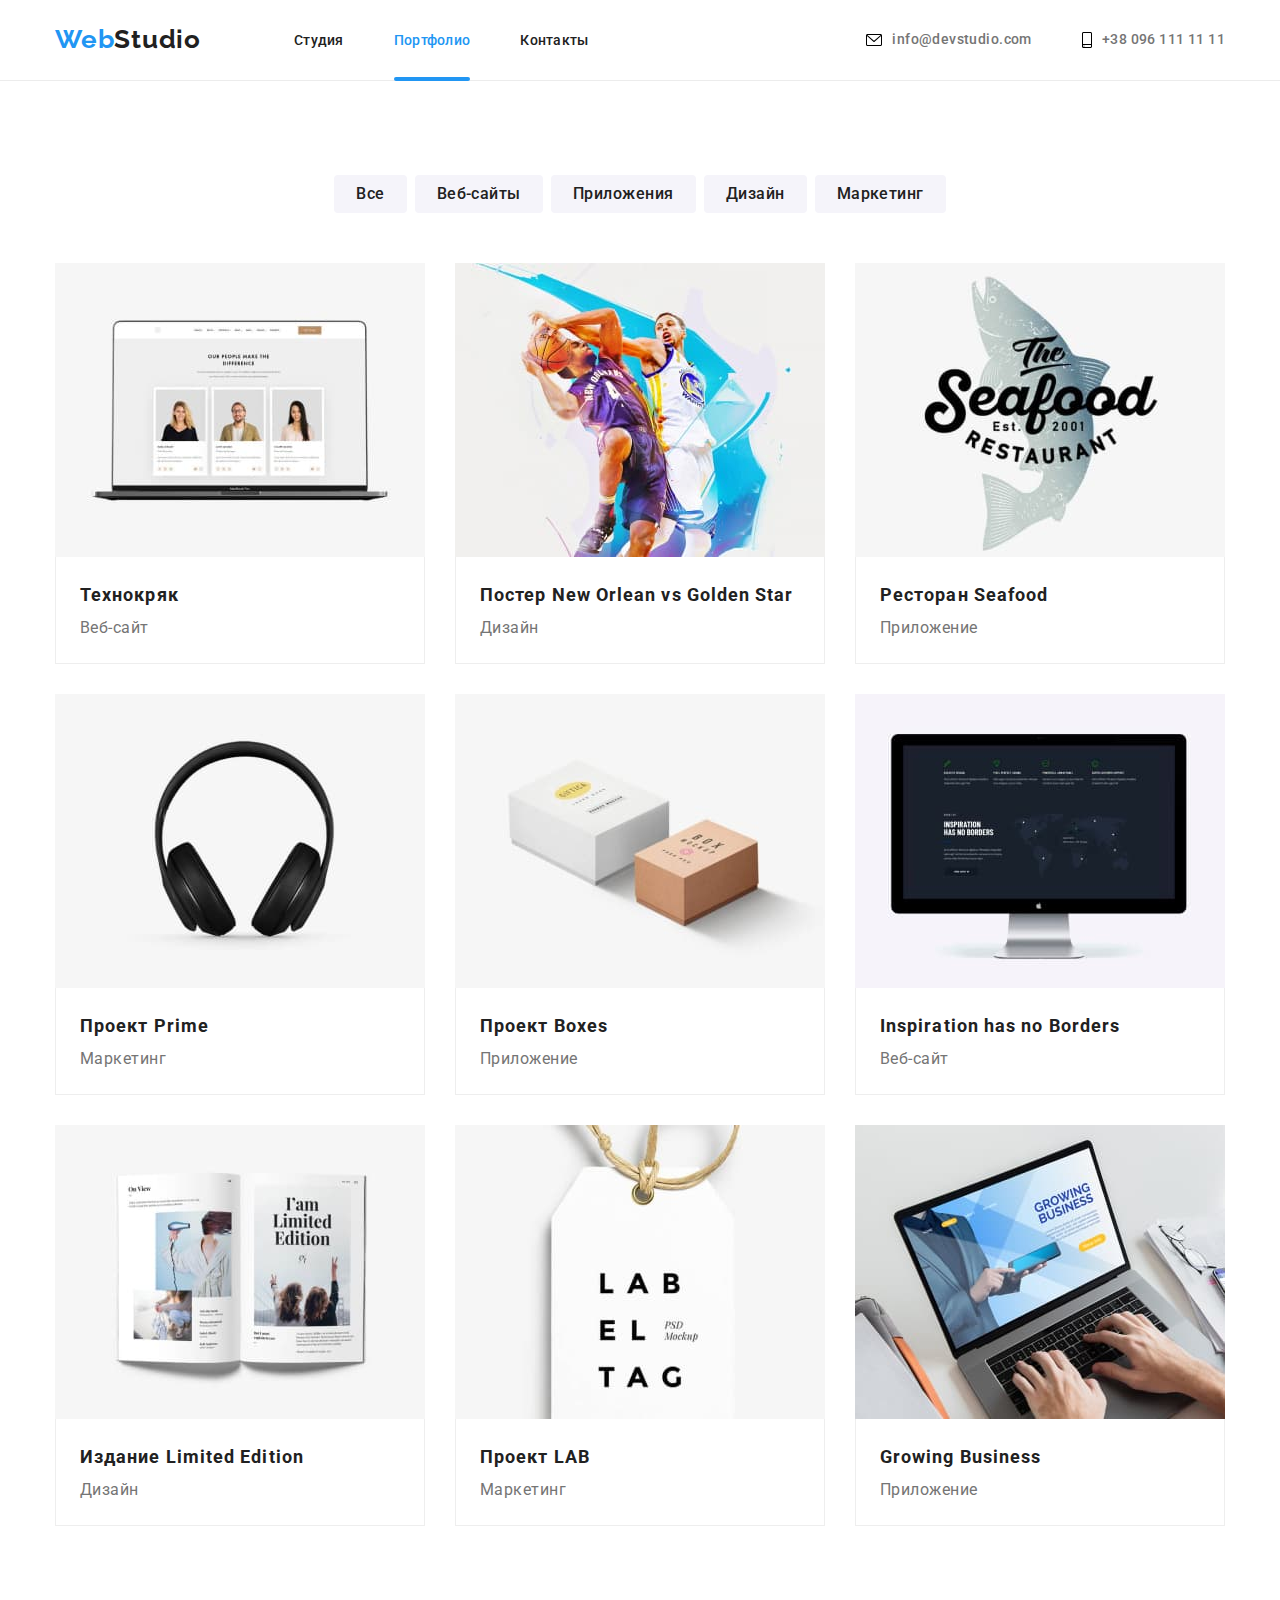
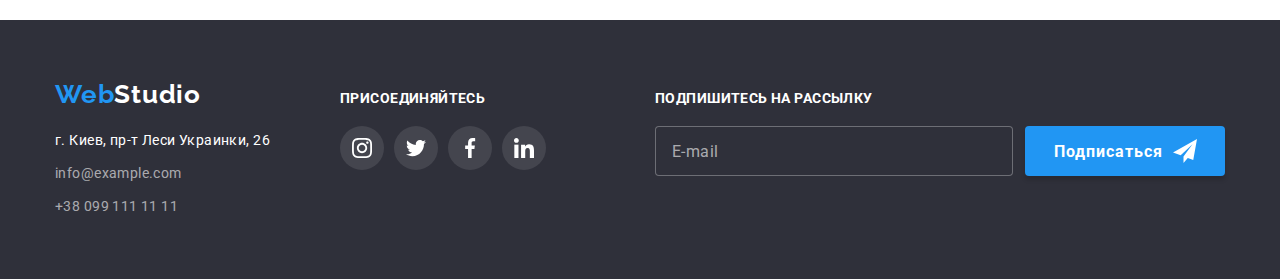
==== portfolio.html @ 94e35ec6 "добавляет scss и бем" ====
<!DOCTYPE html>
<html lang="ru">
  <head>
    <meta charset="UTF-8" />
    <meta http-equiv="X-UA-Compatible" content="IE=edge" />
    <meta name="viewport" content="width=device-width, initial-scale=1.0" />
    <title>Web Studio</title>
    <link rel="preconnect" href="https://fonts.gstatic.com" />
    <link
      href="https://fonts.googleapis.com/css2?family=Raleway:wght@700&family=Roboto:wght@400;500;700;900&display=swap"
      rel="stylesheet"
    />
    <!-- <link
      rel="stylesheet"
      href="https://cdnjs.cloudflare.com/ajax/libs/modern-normalize/1.1.0/modern-normalize.min.css"
    />
    <link rel="stylesheet" href="./css/styles.css" /> -->
    <link rel="stylesheet" href="./css/main.min.css" />
  </head>
  <body>
    <!-- =========== section header ============== -->
    <header class="section-header">
      <div class="conteiner section-header__conteiner">
        <a href="index.html" class="logo"
          ><span class="logo--blue">Web</span>Studio</a
        >
        <!--================ navigation ============== -->
        <nav class="menu">
          <ul class="list menu__list">
            <li class="menu__item">
              <a href="index.html" class="link menu__link">Студия</a>
            </li>

            <li class="menu__item">
              <a
                href="./portfolio.html"
                class="link menu__link menu__link--current"
                >Портфолио</a
              >
            </li>

            <li class="menu__item">
              <a href="" class="link menu__link">Контакты</a>
            </li>
          </ul>
        </nav>
        <ul class="list section-header__contacts">
          <li class="section-header__item">
            <a
              href="mailto:info@devstudio.com"
              class="link section-header__link"
            >
              <svg class="section-header__icon" width="16" height="12">
                <use href="./images/icons/sprite.svg#icon-envelope1"></use>
              </svg>
              info@devstudio.com</a
            >
          </li>

          <li class="header-contcts-item">
            <a href="tel:+380961111111" class="link section-header__link">
              <svg class="section-header__icon" width="10" height="16">
                <use href="./images/icons/sprite.svg#icon-smartphone"></use>
              </svg>
              +38 096 111 11 11</a
            >
          </li>
        </ul>
      </div>
    </header>
    <!-- =========== end section header ============== -->
    <main>
      <!--=============== section portfolio =================-->
      <section class="section">
        <div class="conteiner">
          <h1 class="visually-hidden">portfolio</h1>
          <ul class="list filter">
            <li class="filter__item">
              <button type="button" class="filter__btn">Все</button>
            </li>
            <li class="filter__item">
              <button type="button" class="filter__btn">Веб-сайты</button>
            </li>
            <li class="filter__item">
              <button type="button" class="filter__btn">Приложения</button>
            </li>
            <li class="filter__item">
              <button type="button" class="filter__btn">Дизайн</button>
            </li>
            <li class="filter__item">
              <button type="button" class="filter__btn">Маркетинг</button>
            </li>
          </ul>

          <ul class="list card__list">
            <li class="card__item">
              <a class="card__link" href=""
                ><div class="card__thumb">
                  <img
                    src="./images/portfolio/img.jpg"
                    alt="example site layout"
                    width="370"
                    height="294"
                  />
                  <p class="card__overlay">
                    Технокряк это современная площадка распространения
                    коронавируса. Компании используют эту платформу для
                    цифрового шпионажа и атак на защищённые сервера конкурентов.
                  </p>
                </div>
              </a>

              <div class="card__box">
                <h2 class="card__title">Технокряк</h2>
                <p class="card__descrip">Веб-сайт</p>
              </div>
            </li>
            <li class="card__item">
              <a class="card__link" href="">
                <div class="card__thumb">
                  <img
                    src="./images/portfolio/img-1.jpg"
                    alt="two men playing basketball"
                    width="370"
                    height="294"
                  />
                  <p class="card__overlay">
                    Технокряк это современная площадка распространения
                    коронавируса. Компании используют эту платформу для
                    цифрового шпионажа и атак на защищённые сервера конкурентов.
                  </p>
                </div>
              </a>

              <div class="card__box">
                <h2 class="card__title">Постер New Orlean vs Golden Star</h2>
                <p class="card__descrip">Дизайн</p>
              </div>
            </li>
            <li class="card__item">
              <a class="card__link" href=""
                ><div class="card__thumb">
                  <img
                    src="./images/portfolio/img-2.jpg"
                    alt="fish on the company logo"
                    width="370"
                    height="294"
                  />
                  <p class="card__overlay">
                    Технокряк это современная площадка распространения
                    коронавируса. Компании используют эту платформу для
                    цифрового шпионажа и атак на защищённые сервера конкурентов.
                  </p>
                </div>
              </a>
              <div class="card__box">
                <h2 class="card__title">Ресторан Seafood</h2>
                <p class="card__descrip">Приложение</p>
              </div>
            </li>
            <li class="card__item">
              <a class="card__link" href=""
                ><div class="card__thumb">
                  <img
                    src="./images/portfolio/img-3.jpg"
                    alt="black"
                    width="370"
                    height="294"
                  />
                  <p class="card__overlay">
                    Технокряк это современная площадка распространения
                    коронавируса. Компании используют эту платформу для
                    цифрового шпионажа и атак на защищённые сервера конкурентов.
                  </p>
                </div>
              </a>
              <div class="card__box">
                <h2 class="card__title">Проект Prime</h2>
                <p class="card__descrip">Маркетинг</p>
              </div>
            </li>
            <li class="card__item">
              <a class="card__link" href=""
                ><div class="card__thumb">
                  <img
                    src="./images/portfolio/img-4.jpg"
                    alt="two boxes, white and pink"
                    width="370"
                    height="294"
                  />
                  <p class="card__overlay">
                    Технокряк это современная площадка распространения
                    коронавируса. Компании используют эту платформу для
                    цифрового шпионажа и атак на защищённые сервера конкурентов.
                  </p>
                </div>
              </a>

              <div class="card__box">
                <h2 class="card__title">Проект Boxes</h2>
                <p class="card__descrip">Приложение</p>
              </div>
            </li>
            <li class="card__item">
              <a class="card__link" href=""
                ><div class="card__thumb">
                  <img
                    src="./images/portfolio/img-5.jpg"
                    alt="site page on the monitor"
                    width="370"
                    height="294"
                  />
                  <p class="card__overlay">
                    Технокряк это современная площадка распространения
                    коронавируса. Компании используют эту платформу для
                    цифрового шпионажа и атак на защищённые сервера конкурентов.
                  </p>
                </div>
              </a>

              <div class="card__box">
                <h2 class="card__title">Inspiration has no Borders</h2>
                <p class="card__descrip">Веб-сайт</p>
              </div>
            </li>
            <li class="card__item">
              <a class="card__link" href=""
                ><div class="card__thumb">
                  <img
                    src="./images/portfolio/img-6.jpg"
                    alt="book with title I am a limited edition"
                    width="370"
                    height="294"
                  />
                  <p class="card__overlay">
                    Технокряк это современная площадка распространения
                    коронавируса. Компании используют эту платформу для
                    цифрового шпионажа и атак на защищённые сервера конкурентов.
                  </p>
                </div>
              </a>

              <div class="card__box">
                <h2 class="card__title">Издание Limited Edition</h2>
                <p class="card__descrip">Дизайн</p>
              </div>
            </li>
            <li class="card__item">
              <a class="card__link" href=""
                ><div class="card__thumb">
                  <img
                    src="./images/portfolio/img-7.jpg"
                    alt="label with the name label tag"
                    width="370"
                    height="294"
                  />
                  <p class="card__overlay">
                    Технокряк это современная площадка распространения
                    коронавируса. Компании используют эту платформу для
                    цифрового шпионажа и атак на защищённые сервера конкурентов.
                  </p>
                </div>
              </a>

              <div class="card__box">
                <h2 class="card__title">Проект LAB</h2>
                <p class="card__descrip">Маркетинг</p>
              </div>
            </li>
            <li class="card__item">
              <a class="card__link" href=""
                ><div class="card__thumb">
                  <img
                    src="./images/portfolio/img-8.jpg"
                    alt="man typing on laptop"
                    width="370"
                    height="294"
                  />
                  <p class="card__overlay">
                    Технокряк это современная площадка распространения
                    коронавируса. Компании используют эту платформу для
                    цифрового шпионажа и атак на защищённые сервера конкурентов.
                  </p>
                </div>
              </a>
              <div class="card__box">
                <h2 class="card__title">Growing Business</h2>
                <p class="card__descrip">Приложение</p>
              </div>
            </li>
          </ul>
        </div>
      </section>
    </main>

    <!--=============== footer ======================-->

    <footer class="footer">
      <h2 class="visually-hidden">address</h2>
      <div class="conteiner footer__conteiner">
        <div class="footer__box">
          <a href="index.html" class="logo footer__logo"
            ><span class="logo--blue">Web</span
            ><span class="logo--white">Studio</span></a
          >
          <!--============ address ======================= -->
          <address class="address">
            <ul class="list">
              <li class="address__item">
                <a
                  class="link address__link--map"
                  href="https://goo.gl/maps/fbzE28KHbHKd9AAWA"
                  target="_blank"
                  rel="noopener norefferer"
                  >г. Киев, пр-т Леси Украинки, 26</a
                >
              </li>
              <li class="address__item">
                <a href="mailto:info@example.com" class="link address__link"
                  >info@example.com</a
                >
              </li>
              <li>
                <a href="tel:+380991111111" class="link address__link"
                  >+38 099 111 11 11</a
                >
              </li>
            </ul>
          </address>
        </div>

        <div class="social-box">
          <b class="footer__subtitle">присоединяйтесь</b>
          <ul class="list social-list">
            <li class="social-list__item">
              <a href="" class="social-list__link social-list__link--footer">
                <svg class="social-list__icon">
                  <use href="./images/icons/sprite.svg#icon-instagram"></use>
                </svg>
              </a>
            </li>
            <li class="social-list__item">
              <a href="" class="social-list__link social-list__link--footer">
                <svg class="social-list__icon">
                  <use href="./images/icons/sprite.svg#icon-twitter"></use>
                </svg>
              </a>
            </li>
            <li class="social-list__item">
              <a href="" class="social-list__link social-list__link--footer">
                <svg class="social-list__icon">
                  <use href="./images/icons/sprite.svg#icon-facebook"></use>
                </svg>
              </a>
            </li>
            <li class="social-list__item">
              <a href="" class="social-list__link social-list__link--footer">
                <svg class="social-list__icon">
                  <use href="./images/icons/sprite.svg#icon-linkedin"></use>
                </svg>
              </a>
            </li>
          </ul>
        </div>

        <div class="footer__form-box">
          <b class="footer__subtitle">Подпишитесь на рассылку</b>
          <form action="#" class="footer__form">
            <label class="footer__label"
              ><input
                type="email"
                name="mail"
                class="footer__input"
                placeholder="E-mail"
            /></label>

            <button type="submit" class="footer__btn">
              Подписаться
              <svg class="footer__icon">
                <use href="./images/icons/sprite.svg#icon-plane"></use>
              </svg>
            </button>
          </form>
        </div>
      </div>
    </footer>
  </body>
</html>
---- css/styles.css ----
:root {
  --brand-color: #2196f3;
  --hover-bnt: #188ce8;
  --color-main: #212121;
  --color-grey: #757575;
  --color-wight: #ffffff;
  --font-main: "roboto";
  --font-logo: "raleway";
  --bgc: #2f303a;
  --bgc-lighter: #f5f4fa;
  --link-address: rgba(255, 255, 255, 0.6);
}

h1,
h2,
h3,
h4,
h5,
h6,
p {
  margin-top: 0;
  margin-bottom: 0;
}

ul,
ol {
  margin-top: 0;
  margin-bottom: 0;
  padding-left: 0;
}

img {
  display: block;
}

.list {
  list-style: none;
}
.link {
  text-decoration: none;
}

/*================= body ================*/

body {
  font-family: var(--font-main), sans-serif;
  color: var(--color-main);
  background-color: var(--color-wight);
}

/*================= end body ================*/
/* ================components========== */
.conteiner {
  width: 1200px;
  margin-left: auto;
  margin-right: auto;
  padding-left: 15px;
  padding-right: 15px;
}

.section {
  padding-top: 94px;
  padding-bottom: 94px;
}

.section__title {
  text-align: center;
  font-size: 36px;
  line-height: 42px;
  letter-spacing: 0.03em;
  color: var(--color-main);
  margin-bottom: 50px;
}

.visually-hidden {
  position: absolute;
  width: 1px;
  height: 1px;
  margin: -1px;
  border: 0;
  padding: 0;
  clip: rect(0 0 0 0);
  overflow: hidden;
}
/* ================end components========== */

/*========= section header ============== */

.section-header {
  padding-top: 25px;
  padding-bottom: 25px;
  border-bottom: 1px solid #ececec;
}

.section-header__conteiner {
  display: flex;
  align-items: center;
}

.logo {
  font-family: var(--font-logo), sans-serif;
  font-weight: 700;
  color: var(--color-main);
  text-decoration: none;
  margin-right: 93px;
  font-size: 26px;
  letter-spacing: 0.03em;
}
.logo--blue {
  color: var(--brand-color);
}
.logo--white {
  color: var(--color-wight);
}

/*========= end section header ============== */

/*================ navigation ==============*/

.menu__list {
  display: flex;
  align-items: center;
}

.menu__item:not(:last-child) {
  margin-right: 50px;
}

.menu__link {
  color: var(--color-main);
  font-size: 14px;
  font-weight: 500;
  line-height: 1.14;
  letter-spacing: 0.02em;

  transition: color 250ms cubic-bezier(0.4, 0, 0.2, 1);
}
.menu__link:hover,
.menu__link:focus {
  color: var(--brand-color);
}
.menu__link.menu__link--current {
  color: var(--brand-color);
}
.menu__item {
  position: relative;
}
.menu__link--current::after {
  content: "";
  display: block;
  position: absolute;

  width: 100%;
  height: 4px;
  background-color: var(--brand-color);
  left: 0;
  top: 46px;
  border-radius: 2px;
}
/*============ end navigation ==============*/

/*=============== header contacts ===========*/

.section-header__contacts {
  display: flex;
  margin-left: auto;
}

.section-header__item:not(:last-child) {
  margin-right: 50px;
}

.section-header__link {
  font-size: 14px;
  font-weight: 500;
  line-height: 1.71;
  letter-spacing: 0.03em;
  color: var(--color-grey);
  display: inline-flex;
  align-items: center;

  transition-property: color;
  transition-duration: 250ms;
  transition-timing-function: cubic-bezier(0.4, 0, 0.2, 1);
}
.section-header__link:hover,
.section-header__link:focus {
  color: var(--brand-color);
}

/*================ вариант 1 =========== */
/* .section-header__icon {
  fill: var(--color-grey);
  margin-right: 10px;
}
.section-header__link:hover .section-header__icon,
.section-header__link:focus .section-header__icon {
  fill: var(--brand-color);
} */

/*================ вариант 2 =========== */
.section-header__icon {
  margin-right: 10px;
  fill: currentColor;
}

/*================ end header contacts =========*/

/*-================= section Hero ============ */
.section-hero {
  text-align: center;
  padding-top: 200px;
  padding-bottom: 200px;
  max-width: 1600px;
  margin: 0px auto;
  background-image: linear-gradient(
      rgba(47, 48, 58, 0.4),
      rgba(47, 48, 58, 0.4)
    ),
    url(../images/bg-hero.jpg);
  background-color: #c4c4c4;
}

.section-hero__conteiner {
  width: 696px;
  margin-left: auto;
  margin-right: auto;
}

.section-hero__title {
  font-weight: 900;
  font-size: 44px;
  line-height: 1.36;
  letter-spacing: 0.06em;
  text-transform: uppercase;
  color: var(--color-wight);
  margin-bottom: 30px;
}
.modal-btn {
  background: #188ce8;
  box-shadow: 0px 4px 4px rgba(0, 0, 0, 0.15);
  border-radius: 4px;
  padding: 10px 32px;
  border: none;

  font-weight: bold;
  font-size: 16px;
  line-height: 1.87;
  cursor: pointer;
  letter-spacing: 0.06em;

  color: var(--color-wight);
  background-color: var(--brand-color);

  transition-property: background-color;
  transition-duration: 250ms;
  transition-timing-function: cubic-bezier(0.4, 0, 0.2, 1);
}
.modal-btn:focus,
.modal-btn:hover {
  background-color: var(--hover-bnt);
}
/*-=========== end section Hero ========== */

/* ==== section features company ===== */

.features {
  padding-bottom: 0;
}

.features__icon {
  width: 70px;
  height: 70px;
  /* display: block; */
}

.features__box {
  display: flex;
  justify-content: center;
  align-items: center;

  margin-bottom: 30px;
  width: 270px;
  height: 120px;
  background-color: var(--bgc-lighter);
  border-radius: 4px;
}

.features__list {
  display: flex;
  margin-top: -30px;
  margin-left: -30px;
}

.features__item {
  margin-top: 30px;
  margin-left: 30px;
  flex-basis: calc(100% / 3 - 30px);
}

.features__title {
  font-size: 14px;
  line-height: 1.14;
  letter-spacing: 0.03em;
  text-transform: uppercase;
  color: var(--color-main);
  margin-bottom: 10px;
}
.features__description {
  font-size: 14px;
  line-height: 1.71;
  letter-spacing: 0.03em;
  color: var(--color-grey);
}
/* ====== end section features company ===== */

/*========== section our doing =============*/

.doing__list {
  display: flex;
  /* justify-content: space-between; */
  margin-left: -30px;
  margin-top: -30px;
}

.doing__item {
  margin-left: 30px;
  margin-top: 30px;
  flex-basis: calc(100% / 3 - 30px);
}

.thumb-card {
  position: relative;
}

.thumb-card__overlay {
  display: flex;
  position: absolute;
  left: 0;
  bottom: 0;

  width: 100%;
  height: 70px;

  background-color: rgba(47, 48, 58, 0.8);

  padding: 27px;
  justify-content: center;
  font-size: 14px;
  font-weight: bold;
  line-height: 1.14;
  letter-spacing: 0.03em;
  text-transform: uppercase;
  color: var(--color-wight);
}

.doing__conteiner {
  padding-top: 0;
}

/*========== end section our doing =============*/

/*============= section our team ==============*/
.team {
  background-color: var(--bgc-lighter);
}

.team__list {
  display: flex;
  margin-top: -30px;
  margin-left: -30px;
}

.team__item {
  margin-top: 30px;
  margin-left: 30px;
  flex-basis: calc(100% / 3 - 30px);
  box-shadow: 0px 1px 3px rgba(0, 0, 0, 0.12), 0px 1px 1px rgba(0, 0, 0, 0.14),
    0px 2px 1px rgba(0, 0, 0, 0.2);
  border-radius: 0px 0px 4px 4px;
}

.social-list {
  display: flex;
  justify-content: space-between;

  margin-top: 16px;
}

.social-list__item {
  width: 44px;
  height: 44px;
}

.social-list__link {
  display: flex;
  justify-content: center;
  align-items: center;
  border-radius: 50%;
  width: 100%;
  height: 100%;

  color: rgb(177, 184, 175);

  transition: background-color 250ms cubic-bezier(0.4, 0, 0.2, 1),
    color 250ms cubic-bezier(0.4, 0, 0.2, 1);
}

.social-list__link:hover,
.social-list__link:focus {
  color: var(--color-wight);
  background-color: var(--brand-color);
}

.social-list__icon {
  width: 20px;
  height: 20px;
  fill: currentColor;
}

.team__box {
  padding-top: 30px;
  padding-bottom: 30px;
  padding-left: 32px;
  padding-right: 32px;

  background: var(--color-wight);
}

.team__members {
  font-weight: 500;
  font-size: 16px;
  line-height: 1.18;
  text-align: center;
  letter-spacing: 0.03em;
  color: var(--color-main);

  margin-bottom: 10px;
}
.team__description {
  font-size: 16px;
  line-height: 1.18;
  text-align: center;
  letter-spacing: 0.03em;
  color: var(--color-grey);
}
/*============ end section our team ==============*/

/* -- ===========Постоянные клиенты=========  */

.clients__list {
  display: flex;
  justify-content: space-between;
  align-items: center;

  margin-top: 50px;
}

.clients__item {
  display: flex;
  width: 170px;
  height: 92px;
}

.clients__link {
  display: flex;
  justify-content: center;
  align-items: center;
  width: 100%;
  height: 100%;

  color: #afb1b8;
  border: 1px solid #afb1b8;
  border-radius: 4px;

  transition: color 250ms cubic-bezier(0.4, 0, 0.2, 1),
    border-color 250ms cubic-bezier(0.4, 0, 0.2, 1);
}

.clients__link:hover,
.clients__link:focus {
  color: var(--brand-color);
  border-color: var(--brand-color);
}

.clients__icon {
  fill: currentColor;
}

/* -- =========== end Постоянные клиенты =========  */

/* ============== footer ============= */
.footer {
  background-color: var(--bgc);
  padding-top: 60px;
  padding-bottom: 60px;
}

.footer__logo {
  display: inline-block;
  margin-bottom: 20px;
  margin-right: auto;
}

/* <!--========= address ============ --> */
.address {
  font-style: normal;
}

.address__item {
  margin-bottom: 9px;
}

.address__link {
  font-size: 14px;
  line-height: 1.71;
  letter-spacing: 0.03em;
  color: var(--link-address);

  transition: color 250ms cubic-bezier(0.4, 0, 0.2, 1);
}

.address__link--map {
  font-size: 14px;
  line-height: 1.71;
  letter-spacing: 0.03em;
  color: var(--color-wight);

  transition: color 250ms cubic-bezier(0.4, 0, 0.2, 1);
}
.address__link--map:hover,
.address__link--map:focus,
.address__link:hover,
.address__link:focus {
  color: var(--bgc-lighter);
}

.footer__conteiner {
  display: flex;
  align-items: baseline;
}

.social-box {
  display: block;
  /* align-items: baseline; */
  width: 206px;
  height: 80px;
  margin-left: 70px;
}
.footer__subtitle {
  display: block;
  margin-bottom: 20px;

  color: var(--color-wight);
  font-size: 14px;
  line-height: 1.14;
  letter-spacing: 0.03em;
  text-transform: uppercase;
  margin-bottom: 20px;
}

.social-list__link--footer {
  color: var(--color-wight);

  background-color: rgba(255, 255, 255, 0.1);
}

.footer__form {
  display: flex;
}
.footer__form-box {
  width: 570px;
  height: 86px;

  /* margin-left: 93px; */
  margin-left: auto;
}

.footer__input::placeholder {
  font-size: 16px;
  line-height: 1.25;
  letter-spacing: 0.03em;

  color: rgba(255, 255, 255, 0.6);
}
.footer__input {
  width: 358px;
  height: 50px;

  padding: 15px 16px;

  border: 1px solid rgba(255, 255, 255, 0.3);
  border-radius: 4px;

  color: rgba(255, 255, 255, 0.6);

  background-color: var(--bgc);
  /* filter: drop-shadow(0px 4px 4px rgba(0, 0, 0, 0.15)); */

  transition: drop-shadow 250ms cubic-bezier(0.4, 0, 0.2, 1),
    border-color 250ms cubic-bezier(0.4, 0, 0.2, 1);
}
.footer__input:focus,
.footer__input:hover {
  outline: none;
  border-color: var(--brand-color);
  filter: drop-shadow(0px 4px 4px rgba(0, 0, 0, 0.15));
}

.footer__icon {
  width: 24px;
  height: 24px;
  margin-left: 10px;
}

.footer__btn {
  width: 200px;
  height: 50px;

  padding: 10px 28px 10px 29px;
  margin-left: 12px;

  font-weight: bold;
  font-size: 16px;
  line-height: 1.87;

  display: flex;
  align-items: center;
  text-align: center;
  cursor: pointer;

  letter-spacing: 0.06em;
  color: var(--color-wight);

  background-color: var(--brand-color);
  box-shadow: 0px 4px 4px rgba(0, 0, 0, 0.15);
  border-radius: 4px;
  border: transparent;

  transition: background-color 250ms cubic-bezier(0.4, 0, 0.2, 1);
}

.footer__btn:hover,
.footer__btn:focus {
  background-color: var(--hover-bnt);
}
/* <!--========= end address ============ --> */
/* ============== end footer ============= */

/* <!--======= section portfolio =====--> */

.filter {
  display: flex;
  flex-wrap: wrap;
  margin-bottom: 50px;
  justify-content: center;
}

.filter__item:not(:last-child) {
  margin-right: 8px;
}

.filter__btn {
  background-color: var(--bgc-lighter);
  font-weight: 500;
  font-size: 16px;
  line-height: 1.62;
  letter-spacing: 0.03em;
  color: var(--color-main);
  cursor: pointer;
  border: none;
  border-radius: 4px;
  padding: 6px 22px;

  transition: color 250ms cubic-bezier(0.4, 0, 0.2, 1),
    background-color 250ms cubic-bezier(0.4, 0, 0.2, 1),
    box-shadow 250ms cubic-bezier(0.4, 0, 0.2, 1);
}

.filter__btn:focus,
.filter__btn:hover {
  background-color: var(--brand-color);
  color: var(--color-wight);
  box-shadow: 0px 3px 1px rgba(0, 0, 0, 0.1), 0px 1px 2px rgba(0, 0, 0, 0.08),
    0px 2px 2px rgba(0, 0, 0, 0.12);
}

.card__list {
  display: flex;
  flex-wrap: wrap;
  margin-top: -30px;
  margin-left: -30px;
}

.card__box {
  padding: 20px 24px;
  background: var(--color-wight);

  border-bottom: 1px solid #eeeeee;
  border-left: 1px solid #eeeeee;
  border-right: 1px solid #eeeeee;
}

.card__item {
  margin-top: 30px;
  margin-left: 30px;
  flex-basis: calc(100% / 3 - 30px);
  transition: box-shadow 250ms cubic-bezier(0.4, 0, 0.2, 1);
}

.card__item:hover {
  box-shadow: 0px 1px 1px rgba(0, 0, 0, 0.12), 0px 4px 4px rgba(0, 0, 0, 0.06),
    1px 4px 6px rgba(0, 0, 0, 0.16);
}

.card__title {
  font-size: 18px;
  line-height: 2;
  letter-spacing: 0.06em;
  color: var(--color-main);
}
.card__descrip {
  font-size: 16px;
  line-height: 1.87;
  letter-spacing: 0.03em;
  color: var(--color-grey);
}

.card__link {
  display: block;
}

.card__thumb {
  position: relative;
  overflow: hidden;
}
.card__overlay {
  background-color: rgba(33, 150, 243, 0.9);
  font-size: 18px;
  line-height: 1.56;
  padding: 63px 24px;
  letter-spacing: 0.03em;
  color: var(--color-wight);

  position: absolute;
  top: 0;
  left: 0;
  width: 100%;
  height: 100%;

  overflow: auto;

  transform: translateY(101%);
  transition: transform 250ms cubic-bezier(0.4, 0, 0.2, 1);
}

.card__item:hover .card__overlay,
.card__link:focus .card__overlay {
  transform: translateY(0);
}

/* <!--======= end section portfolio =====--> */

/* ============модальное окно======== */

.backdrop {
  position: fixed;
  top: 0;
  left: 0;

  width: 100vw;
  height: 100vh;

  background-color: rgba(0, 0, 0, 0.2);

  opacity: 1;
  visibility: visible;
  pointer-events: auto;

  transition: opacity 250ms cubic-bezier(0.4, 0, 0.2, 1),
    visibility 250ms cubic-bezier(0.4, 0, 0.2, 1);
}

.backdrop.is-hidden {
  opacity: 0;
  pointer-events: none;
  visibility: hidden;
}

.backdrop.is-hidden .modal {
  transform: translate(-50%, -50%) scale(1.1);
}

.modal {
  position: absolute;
  top: 50%;
  left: 50%;

  width: 528px;
  height: 581px;

  padding: 40px 39px 40px 41px;

  background: var(--color-wight);
  box-shadow: 0px 1px 3px rgba(0, 0, 0, 0.12), 0px 1px 1px rgba(0, 0, 0, 0.14),
    0px 2px 1px rgba(0, 0, 0, 0.2);
  border-radius: 4px;

  transform: translate(-50%, -50%) scale(1);
  transition: transform 250ms cubic-bezier(0.4, 0, 0.2, 1);
}

.close-btn {
  position: absolute;
  top: 8px;
  right: 8px;

  width: 30px;
  height: 30px;

  display: flex;
  align-items: center;
  justify-content: center;
  padding: 0px;

  cursor: pointer;

  background: var(--color-wight);
  border-radius: 50%;
  border: 1px solid rgba(0, 0, 0, 0.1);
}

.close-btn:hover .close-btn__img,
.close-btn:focus .close-btn__img {
  fill: var(--brand-color);
  transition: fill 250ms cubic-bezier(0.4, 0, 0.2, 1);
}

.modal__title {
  display: block;
  font-size: 20px;
  line-height: 1.15;
  text-align: center;
  letter-spacing: 0.03em;

  color: var(--color-main);

  margin-bottom: 12px;
}
.modal__input {
  width: 100%;
  height: 40px;
  margin: 0;

  margin-bottom: 10px;
  padding-left: 42px;
  display: block;

  border: 1px solid rgba(33, 33, 33, 0.2);
  border-radius: 4px;
  transition: border-color 250ms cubic-bezier(0.4, 0, 0.2, 1);
}
.modal__input:focus {
  outline: none;
  border-color: var(--brand-color);
}

/* .modal__field {
  position: relative;
} */

.modal__label {
  display: block;

  margin-bottom: 4px;

  font-weight: normal;
  font-size: 12px;
  line-height: 1.16;
  letter-spacing: 0.01em;

  color: var(--color-grey);
}

.modal__icon-box {
  position: relative;
}
.modal__icon {
  display: inline-block;
  position: absolute;
  top: 50%;
  left: 15px;

  transform: translateY(-50%);
  transition: fill 250ms cubic-bezier(0.4, 0, 0.2, 1);
}
.modal__input:focus + .modal__icon {
  fill: var(--brand-color);
}

/* .modal__input:focus:not(:placeholder-shown):valid {
  border-color: var(--brand-color);
}
.modal__input:focus:not(:placeholder-shown):invalid {
  border-color: rgba(33, 33, 33, 0.2);
} */

/* .modal__input:focus:valid {
  border-color: var(--brand-color);
}
.modal__input:focus:invalid {
  border-color: rgba(33, 33, 33, 0.2);
} */

.modal__comment {
  width: 100%;
  height: 120px;

  padding: 12px 16px;
  margin-bottom: 20px;

  border: 1px solid rgba(33, 33, 33, 0.2);
  border-radius: 4px;

  resize: none;

  font-size: 12px;
  line-height: 1.16;
  letter-spacing: 0.01em;
}
.modal__comment::placeholder {
  color: rgba(117, 117, 117, 0.5);
}

.checkbox {
  display: flex;
  align-items: center;

  font-weight: normal;
  font-size: 14px;
  line-height: 1.71;
  letter-spacing: 0.03em;

  color: var(--color-grey);
}
.checkbox__input {
  /* -webkit-appearance: none;
  -moz-appearance: none;
  appearance: none;
  position: absolute; */

  position: absolute;
  width: 1px;
  height: 1px;
  margin: -1px;
  border: 0;
  padding: 0;
  clip: rect(0 0 0 0);
  overflow: hidden;
}

.modal__link {
  color: var(--brand-color);
}

.checkbox__icon {
  display: inline-block;
  width: 16px;
  height: 15px;

  border: 2px solid var(--color-main);
  border-radius: 2px;
  margin-right: 7px;
  margin-left: 13px;

  cursor: pointer;

  transition: border 250ms cubic-bezier(0.4, 0, 0.2, 1);
}

.checkbox__input:checked + .checkbox__icon {
  background-color: var(--brand-color);
  border-color: var(--brand-color);

  background-image: url(../images/icons/check.svg);
  background-size: contain;
  background-origin: border-box;

  transition: background-color 250ms cubic-bezier(0.4, 0, 0.2, 1);
}
.checkbox__input:focus + .checkbox__icon {
  border: 2px solid var(--brand-color);
}

.modal__btn-submit {
  display: block;
  padding-top: 10px;
  padding-bottom: 10px;
  width: 200px;
  margin: 0 auto;
  cursor: pointer;
  margin-top: 30px;

  background-color: var(--brand-color);
  box-shadow: 0px 4px 4px rgba(0, 0, 0, 0.15);
  border-radius: 4px;
  border-color: transparent;

  letter-spacing: 0.06em;
  font-weight: bold;
  font-size: 16px;
  line-height: 1.87;

  color: var(--color-wight);

  transition: background-color 250ms cubic-bezier(0.4, 0, 0.2, 1);
}

.modal__btn-submit:hover,
.modal__btn-submit:focus {
  background-color: var(--hover-bnt);
}
---- css/main.min.css ----
:root{--brand-color: #2196f3;--hover-bnt: #188ce8;--color-main: #212121;--color-grey: #757575;--color-wight: #ffffff;--font-main: "roboto";--font-logo: "raleway";--bgc: #2f303a;--bgc-lighter: #f5f4fa;--link-address: rgba(255, 255, 255, 0.6)}.visually-hidden{position:absolute;width:1px;height:1px;margin:-1px;border:0;padding:0;clip:rect(0 0 0 0);overflow:hidden}*,::after,::before{box-sizing:border-box}:root{-moz-tab-size:4;tab-size:4}html{line-height:1.15;-webkit-text-size-adjust:100%}body{margin:0}body{font-family:system-ui, -apple-system, "Segoe UI", Roboto, Helvetica, Arial, sans-serif, "Apple Color Emoji", "Segoe UI Emoji"}hr{height:0;color:inherit}abbr[title]{text-decoration:underline dotted}b,strong{font-weight:bolder}code,kbd,pre,samp{font-family:ui-monospace, SFMono-Regular, Consolas, "Liberation Mono", Menlo, monospace;font-size:1em}small{font-size:80%}sub,sup{font-size:75%;line-height:0;position:relative;vertical-align:baseline}sub{bottom:-0.25em}sup{top:-0.5em}table{text-indent:0;border-color:inherit}button,input,optgroup,select,textarea{font-family:inherit;font-size:100%;line-height:1.15;margin:0}button,select{text-transform:none}[type="button"],[type="reset"],[type="submit"],button{-webkit-appearance:button}::-moz-focus-inner{border-style:none;padding:0}:-moz-focusring{outline:1px dotted ButtonText}:-moz-ui-invalid{box-shadow:none}legend{padding:0}progress{vertical-align:baseline}::-webkit-inner-spin-button,::-webkit-outer-spin-button{height:auto}[type="search"]{-webkit-appearance:textfield;outline-offset:-2px}::-webkit-search-decoration{-webkit-appearance:none}::-webkit-file-upload-button{-webkit-appearance:button;font:inherit}summary{display:list-item}h1,h2,h3,h4,h5,h6,p{margin-top:0;margin-bottom:0}ul,ol{margin-top:0;margin-bottom:0;padding-left:0}img{display:block}.list{list-style:none}.link{text-decoration:none}body{font-family:var(--font-main),sans-serif;color:var(--color-main);background-color:var(--color-wight)}.section{padding-top:94px;padding-bottom:94px}.conteiner{width:1200px;margin-left:auto;margin-right:auto;padding-left:15px;padding-right:15px}.section__title{text-align:center;font-size:36px;line-height:42px;letter-spacing:0.03em;color:var(--color-main);margin-bottom:50px}.logo{font-family:var(--font-logo),sans-serif;font-weight:700;color:var(--color-main);text-decoration:none;margin-right:93px;font-size:26px;letter-spacing:0.03em}.logo--blue{color:var(--brand-color)}.logo--white{color:var(--color-wight)}.modal-btn{background:#188ce8;box-shadow:0px 4px 4px rgba(0,0,0,0.15);border-radius:4px;padding:10px 32px;border:none;font-weight:bold;font-size:16px;line-height:1.87;cursor:pointer;letter-spacing:0.06em;color:var(--color-wight);background-color:var(--brand-color);transition-property:background-color;transition-duration:250ms;transition-timing-function:cubic-bezier(0.4, 0, 0.2, 1)}.modal-btn:focus,.modal-btn:hover{background-color:var(--hover-bnt)}.social-list{display:flex;justify-content:space-between;margin-top:16px}.social-list__item{width:44px;height:44px}.social-list__link{display:flex;justify-content:center;align-items:center;border-radius:50%;width:100%;height:100%;color:#b1b8af;transition:background-color 250ms cubic-bezier(0.4, 0, 0.2, 1),color 250ms cubic-bezier(0.4, 0, 0.2, 1)}.social-list__link:hover,.social-list__link:focus{color:var(--color-wight);background-color:var(--brand-color)}.social-list__icon{width:20px;height:20px;fill:currentColor}.backdrop{position:fixed;top:0;left:0;width:100vw;height:100vh;background-color:rgba(0,0,0,0.2);opacity:1;visibility:visible;pointer-events:auto;transition:opacity 250ms cubic-bezier(0.4, 0, 0.2, 1),visibility 250ms cubic-bezier(0.4, 0, 0.2, 1)}.backdrop.is-hidden{opacity:0;pointer-events:none;visibility:hidden}.backdrop.is-hidden .modal{transform:translate(-50%, -50%) scale(1.1)}.modal{position:absolute;top:50%;left:50%;width:528px;height:581px;padding:40px 39px 40px 41px;background:var(--color-wight);box-shadow:0px 1px 3px rgba(0,0,0,0.12),0px 1px 1px rgba(0,0,0,0.14),0px 2px 1px rgba(0,0,0,0.2);border-radius:4px;transform:translate(-50%, -50%) scale(1);transition:transform 250ms cubic-bezier(0.4, 0, 0.2, 1)}.close-btn{position:absolute;top:8px;right:8px;width:30px;height:30px;display:flex;align-items:center;justify-content:center;padding:0px;cursor:pointer;background:var(--color-wight);border-radius:50%;border:1px solid rgba(0,0,0,0.1)}.close-btn:hover .close-btn__img,.close-btn:focus .close-btn__img{fill:var(--brand-color);transition:fill 250ms cubic-bezier(0.4, 0, 0.2, 1)}.modal__title{display:block;font-size:20px;line-height:1.15;text-align:center;letter-spacing:0.03em;color:var(--color-main);margin-bottom:12px}.modal__input{width:100%;height:40px;margin:0;margin-bottom:10px;padding-left:42px;display:block;border:1px solid rgba(33,33,33,0.2);border-radius:4px;transition:border-color 250ms cubic-bezier(0.4, 0, 0.2, 1)}.modal__input:focus{outline:none;border-color:var(--brand-color)}.modal__label{display:block;margin-bottom:4px;font-weight:normal;font-size:12px;line-height:1.16;letter-spacing:0.01em;color:var(--color-grey)}.modal__icon-box{position:relative}.modal__icon{display:inline-block;position:absolute;top:50%;left:15px;transform:translateY(-50%);transition:fill 250ms cubic-bezier(0.4, 0, 0.2, 1)}.modal__input:focus+.modal__icon{fill:var(--brand-color)}.modal__comment{width:100%;height:120px;padding:12px 16px;margin-bottom:20px;border:1px solid rgba(33,33,33,0.2);border-radius:4px;resize:none;font-size:12px;line-height:1.16;letter-spacing:0.01em}.modal__comment::placeholder{color:rgba(117,117,117,0.5)}.checkbox{display:flex;align-items:center;font-weight:normal;font-size:14px;line-height:1.71;letter-spacing:0.03em;color:var(--color-grey)}.checkbox__input{position:absolute;width:1px;height:1px;margin:-1px;border:0;padding:0;clip:rect(0 0 0 0);overflow:hidden}.modal__link{color:var(--brand-color)}.checkbox__icon{display:inline-block;width:16px;height:15px;border:2px solid var(--color-main);border-radius:2px;margin-right:7px;margin-left:13px;cursor:pointer;transition:border 250ms cubic-bezier(0.4, 0, 0.2, 1)}.checkbox__input:checked+.checkbox__icon{background-color:var(--brand-color);border-color:var(--brand-color);background-image:url(../images/icons/check.svg);background-size:contain;background-origin:border-box;transition:background-color 250ms cubic-bezier(0.4, 0, 0.2, 1)}.checkbox__input:focus+.checkbox__icon{border:2px solid var(--brand-color)}.modal__btn-submit{display:block;padding-top:10px;padding-bottom:10px;width:200px;margin:0 auto;cursor:pointer;margin-top:30px;background-color:var(--brand-color);box-shadow:0px 4px 4px rgba(0,0,0,0.15);border-radius:4px;border-color:transparent;letter-spacing:0.06em;font-weight:bold;font-size:16px;line-height:1.87;color:var(--color-wight);transition:background-color 250ms cubic-bezier(0.4, 0, 0.2, 1)}.modal__btn-submit:hover,.modal__btn-submit:focus{background-color:var(--hover-bnt)}.section-header{padding-top:25px;padding-bottom:25px;border-bottom:1px solid #ececec}.section-header__conteiner{display:flex;align-items:center}.menu__list{display:flex;align-items:center}.menu__item{position:relative}.menu__item:not(:last-child){margin-right:50px}.menu__link{color:var(--color-main);font-size:14px;font-weight:500;line-height:1.14;letter-spacing:0.02em;transition:color 250ms cubic-bezier(0.4, 0, 0.2, 1)}.menu__link:hover,.menu__link:focus{color:var(--brand-color)}.menu__link--current{color:var(--brand-color)}.menu__link--current::after{content:"";display:block;position:absolute;width:100%;height:4px;background-color:var(--brand-color);left:0;top:46px;border-radius:2px}.section-header__contacts{display:flex;margin-left:auto}.section-header__item:not(:last-child){margin-right:50px}.section-header__link{font-size:14px;font-weight:500;line-height:1.71;letter-spacing:0.03em;color:var(--color-grey);display:inline-flex;align-items:center;transition-property:color;transition-duration:250ms;transition-timing-function:cubic-bezier(0.4, 0, 0.2, 1)}.section-header__link:hover,.section-header__link:focus{color:var(--brand-color)}.section-header__icon{margin-right:10px;fill:menu__link--currentColor}.section-hero{text-align:center;padding-top:200px;padding-bottom:200px;max-width:1600px;margin:0px auto;background-image:linear-gradient(rgba(47,48,58,0.4), rgba(47,48,58,0.4)),url(../images/bg-hero.jpg);background-color:#c4c4c4}.section-hero__conteiner{width:696px;margin-left:auto;margin-right:auto}.section-hero__title{font-weight:900;font-size:44px;line-height:1.36;letter-spacing:0.06em;text-transform:uppercase;color:var(--color-wight);margin-bottom:30px}.features{padding-bottom:0}.features__icon{width:70px;height:70px}.features__box{display:flex;justify-content:center;align-items:center;margin-bottom:30px;width:270px;height:120px;background-color:var(--bgc-lighter);border-radius:4px}.features__list{display:flex;margin-top:-30px;margin-left:-30px}.features__item{margin-top:30px;margin-left:30px;flex-basis:calc(100% / 3 - 30px)}.features__title{font-size:14px;line-height:1.14;letter-spacing:0.03em;text-transform:uppercase;color:var(--color-main);margin-bottom:10px}.features__description{font-size:14px;line-height:1.71;letter-spacing:0.03em;color:var(--color-grey)}.doing__list{display:flex;margin-left:-30px;margin-top:-30px}.doing__item{margin-left:30px;margin-top:30px;flex-basis:calc(100% / 3 - 30px)}.thumb-card{position:relative}.thumb-card__overlay{display:flex;position:absolute;left:0;bottom:0;width:100%;height:70px;background-color:rgba(47,48,58,0.8);padding:27px;justify-content:center;font-size:14px;font-weight:bold;line-height:1.14;letter-spacing:0.03em;text-transform:uppercase;color:var(--color-wight)}.doing__conteiner{padding-top:0}.team{background-color:var(--bgc-lighter)}.team__list{display:flex;margin-top:-30px;margin-left:-30px}.team__item{margin-top:30px;margin-left:30px;flex-basis:calc(100% / 3 - 30px);box-shadow:0px 1px 3px rgba(0,0,0,0.12),0px 1px 1px rgba(0,0,0,0.14),0px 2px 1px rgba(0,0,0,0.2);border-radius:0px 0px 4px 4px}.team__box{padding-top:30px;padding-bottom:30px;padding-left:32px;padding-right:32px;background:var(--color-wight)}.team__members{font-weight:500;font-size:16px;line-height:1.18;text-align:center;letter-spacing:0.03em;color:var(--color-main);margin-bottom:10px}.team__description{font-size:16px;line-height:1.18;text-align:center;letter-spacing:0.03em;color:var(--color-grey)}.clients__list{display:flex;justify-content:space-between;align-items:center;margin-top:50px}.clients__item{display:flex;width:170px;height:92px}.clients__link{display:flex;justify-content:center;align-items:center;width:100%;height:100%;color:#afb1b8;border:1px solid #afb1b8;border-radius:4px;transition:color 250ms cubic-bezier(0.4, 0, 0.2, 1),border-color 250ms cubic-bezier(0.4, 0, 0.2, 1)}.clients__link:hover,.clients__link:focus{color:var(--brand-color);border-color:var(--brand-color)}.clients__icon{fill:currentColor}.footer{background-color:var(--bgc);padding-top:60px;padding-bottom:60px}.footer__logo{display:inline-block;margin-bottom:20px;margin-right:auto}.address{font-style:normal}.address__item{margin-bottom:9px}.address__link{font-size:14px;line-height:1.71;letter-spacing:0.03em;color:var(--link-address);transition:color 250ms cubic-bezier(0.4, 0, 0.2, 1)}.address__link:hover,.address__link:focus{color:var(--bgc-lighter)}.address__link--map{font-size:14px;line-height:1.71;letter-spacing:0.03em;color:var(--color-wight);transition:color 250ms cubic-bezier(0.4, 0, 0.2, 1)}.address__link--map:hover,.address__link--map:focus{color:var(--bgc-lighter)}.footer__conteiner{display:flex;align-items:baseline}.social-box{display:block;width:206px;height:80px;margin-left:70px}.footer__subtitle{display:block;margin-bottom:20px;color:var(--color-wight);font-size:14px;line-height:1.14;letter-spacing:0.03em;text-transform:uppercase;margin-bottom:20px}.social-list__link--footer{color:var(--color-wight);background-color:rgba(255,255,255,0.1)}.footer__form{display:flex}.footer__form-box{width:570px;height:86px;margin-left:auto}.footer__input{width:358px;height:50px;padding:15px 16px;border:1px solid rgba(255,255,255,0.3);border-radius:4px;color:rgba(255,255,255,0.6);background-color:var(--bgc);transition:drop-shadow 250ms cubic-bezier(0.4, 0, 0.2, 1),border-color 250ms cubic-bezier(0.4, 0, 0.2, 1)}.footer__input::placeholder{font-size:16px;line-height:1.25;letter-spacing:0.03em;color:rgba(255,255,255,0.6)}.footer__input:focus,.footer__input:hover{outline:none;border-color:var(--brand-color);filter:drop-shadow(0px 4px 4px rgba(0,0,0,0.15))}.footer__icon{width:24px;height:24px;margin-left:10px}.footer__btn{width:200px;height:50px;padding:10px 28px 10px 29px;margin-left:12px;font-weight:bold;font-size:16px;line-height:1.87;display:flex;align-items:center;text-align:center;cursor:pointer;letter-spacing:0.06em;color:var(--color-wight);background-color:var(--brand-color);box-shadow:0px 4px 4px rgba(0,0,0,0.15);border-radius:4px;border:transparent;transition:background-color 250ms cubic-bezier(0.4, 0, 0.2, 1)}.footer__btn:hover,.footer__btn:focus{background-color:var(--hover-bnt)}.filter{display:flex;flex-wrap:wrap;margin-bottom:50px;justify-content:center}.filter__item:not(:last-child){margin-right:8px}.filter__btn{background-color:var(--bgc-lighter);font-weight:500;font-size:16px;line-height:1.62;letter-spacing:0.03em;color:var(--color-main);cursor:pointer;border:none;border-radius:4px;padding:6px 22px;transition:color 250ms cubic-bezier(0.4, 0, 0.2, 1),background-color 250ms cubic-bezier(0.4, 0, 0.2, 1),box-shadow 250ms cubic-bezier(0.4, 0, 0.2, 1)}.filter__btn:focus,.filter__btn:hover{background-color:var(--brand-color);color:var(--color-wight);box-shadow:0px 3px 1px rgba(0,0,0,0.1),0px 1px 2px rgba(0,0,0,0.08),0px 2px 2px rgba(0,0,0,0.12)}.card__list{display:flex;flex-wrap:wrap;margin-top:-30px;margin-left:-30px}.card__box{padding:20px 24px;background:var(--color-wight);border-bottom:1px solid #eeeeee;border-left:1px solid #eeeeee;border-right:1px solid #eeeeee}.card__item{margin-top:30px;margin-left:30px;flex-basis:calc(100% / 3 - 30px);transition:box-shadow 250ms cubic-bezier(0.4, 0, 0.2, 1)}.card__item:hover{box-shadow:0px 1px 1px rgba(0,0,0,0.12),0px 4px 4px rgba(0,0,0,0.06),1px 4px 6px rgba(0,0,0,0.16)}.card__title{font-size:18px;line-height:2;letter-spacing:0.06em;color:var(--color-main)}.card__descrip{font-size:16px;line-height:1.87;letter-spacing:0.03em;color:var(--color-grey)}.card__link{display:block}.card__thumb{position:relative;overflow:hidden}.card__overlay{background-color:rgba(33,150,243,0.9);font-size:18px;line-height:1.56;padding:63px 24px;letter-spacing:0.03em;color:var(--color-wight);position:absolute;top:0;left:0;width:100%;height:100%;overflow:auto;transform:translateY(101%);transition:transform 250ms cubic-bezier(0.4, 0, 0.2, 1)}.card__item:hover .card__overlay,.card__link:focus .card__overlay{transform:translateY(0)}
/*# sourceMappingURL=main.min.css.map */
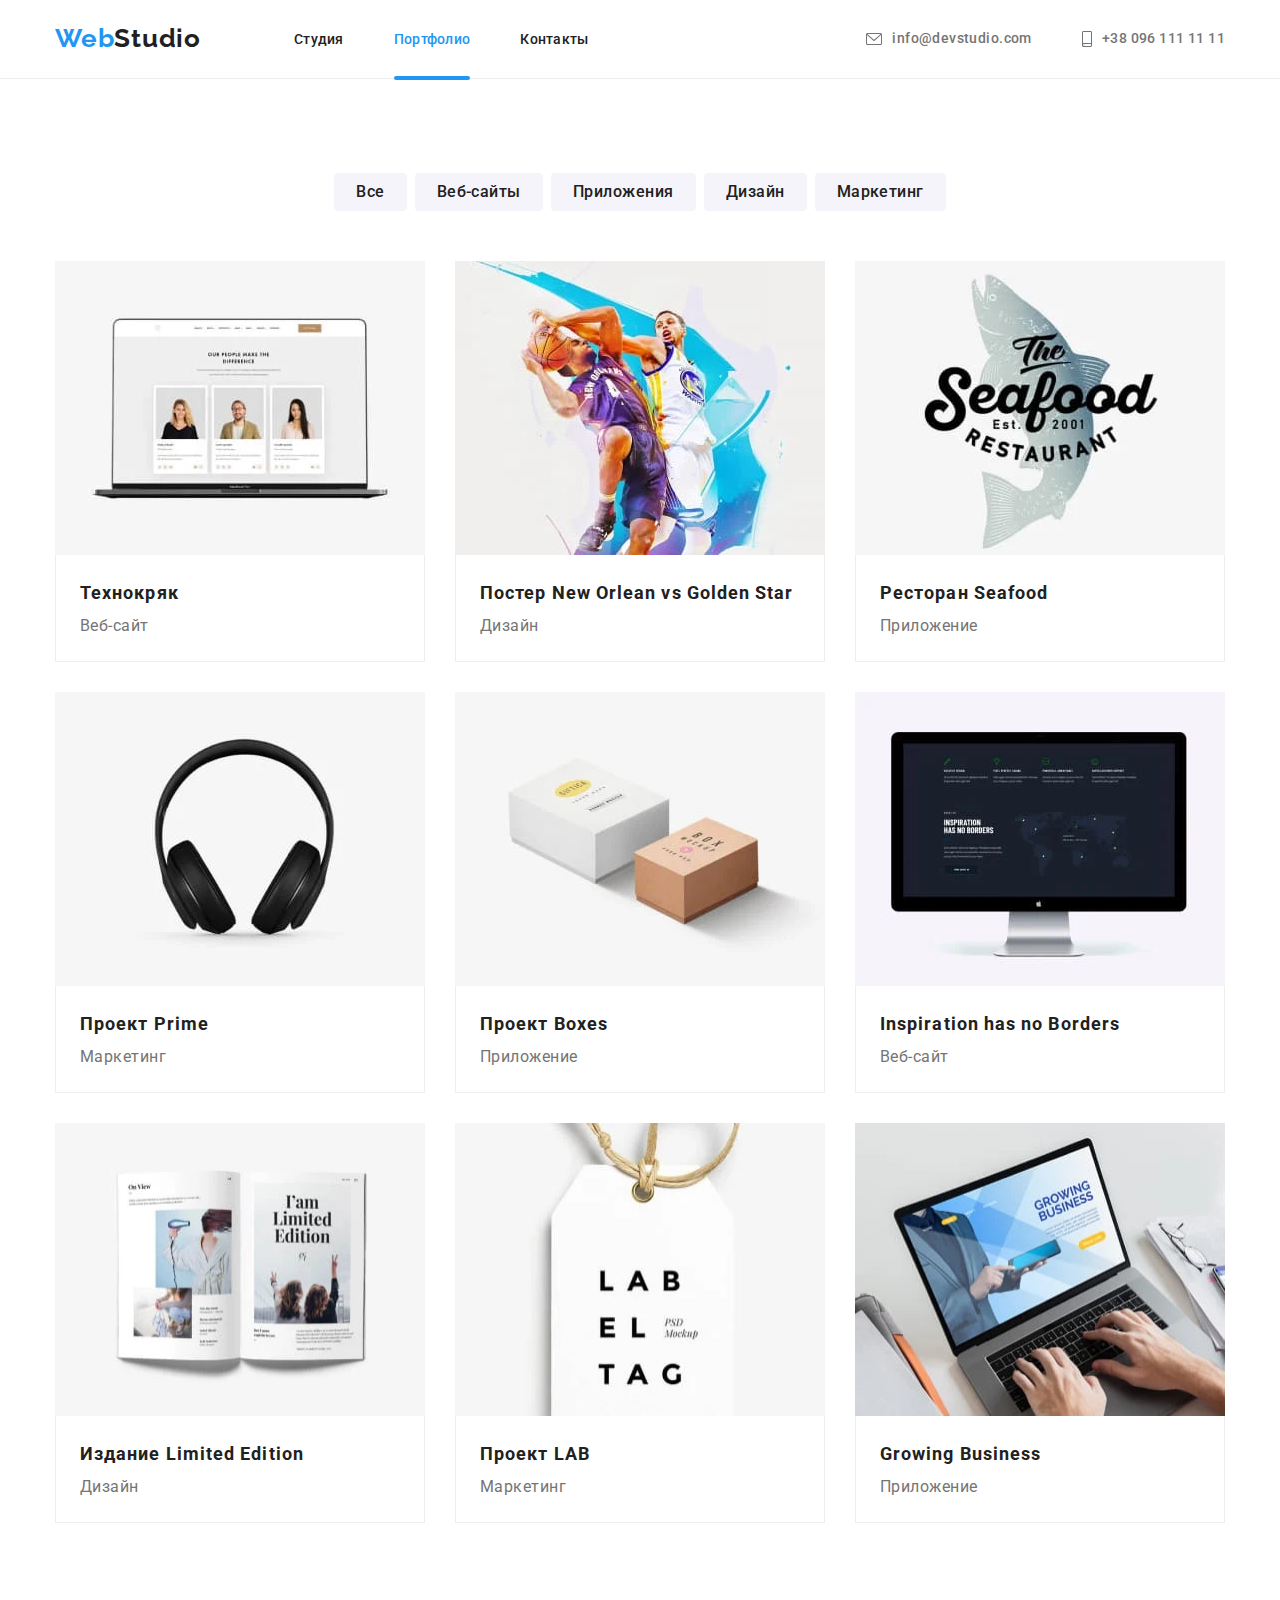
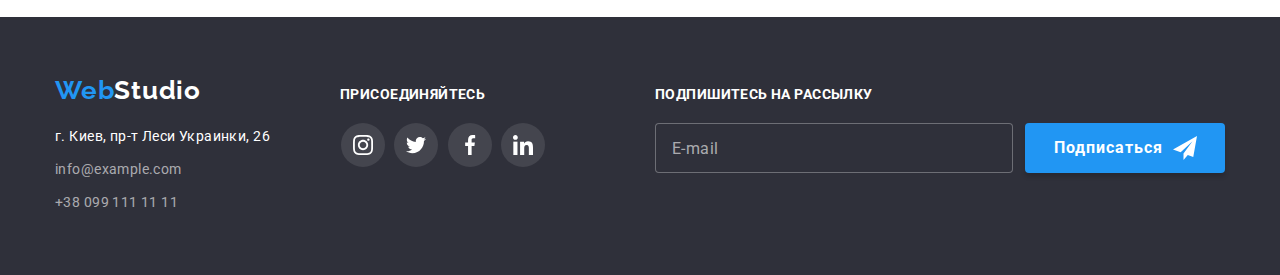
==== commit 2d0d4d4e: "добавляет адаптив изо" ====
--- a/portfolio.html
+++ b/portfolio.html
@@ -19,12 +19,13 @@
   </head>
   <body>
     <!-- =========== section header ============== -->
-    <header class="section-header">
+    <header class="section-header section-header__mob">
       <div class="conteiner section-header__conteiner">
         <a href="index.html" class="logo"
           ><span class="logo--blue">Web</span>Studio</a
         >
         <!--================ navigation ============== -->
+
         <nav class="menu">
           <ul class="list menu__list">
             <li class="menu__item">
@@ -44,6 +45,7 @@
             </li>
           </ul>
         </nav>
+
         <ul class="list section-header__contacts">
           <li class="section-header__item">
             <a
@@ -66,6 +68,67 @@
             >
           </li>
         </ul>
+        <button type="button" class="burger-btn" data-menu-open>
+          <svg class="burger-btn__icon">
+            <use href="./images/icons/sprite.svg#icon-burger-btn"></use>
+          </svg>
+        </button>
+      </div>
+
+      <div class="mob-menu" data-menu>
+        <div class="conteiner mob-menu__conteiner">
+          <button class="mob-menu__close-btn" data-menu-close>
+            <svg class="mob-menu__close-icon">
+              <use href="./images/icons/sprite.svg#icon-close-x"></use>
+            </svg>
+          </button>
+
+          <ul class="mob-menu__list list">
+            <li class="mob-menu__item">
+              <a href="./index.html" class="mob-menu__link link">Студия</a>
+            </li>
+            <li class="mob-menu__item">
+              <a href="./portfolio.html" class="mob-menu__link link"
+                >Портфолио</a
+              >
+            </li>
+            <li class="mob-menu__item">
+              <a href="" class="mob-menu__link link">Контакты</a>
+            </li>
+          </ul>
+
+          <div class="mob-menu__contacts-wrapper">
+            <ul class="mob-contacts list">
+              <li class="mob-contacts__item">
+                <a class="mob-contacts__link link" href="tel:+380961111111"
+                  >+38 096 111 11 11</a
+                >
+              </li>
+              <li class="mob-contacts__item">
+                <a
+                  class="mob-contacts__link link"
+                  href="mailto:info@devstudio.com"
+                  >info@devstudio.com</a
+                >
+              </li>
+            </ul>
+
+            <ul class="mob-social list">
+              <li class="mob-social__item">
+                <a href="" class="mob-social__link link">Instagram</a>
+              </li>
+              <li class="mob-social__item">
+                <a href="" class="mob-social__link link">Twitter</a>
+              </li>
+              <li class="mob-social__item">
+                <a href="" class="mob-social__link link">Facebook</a>
+              </li>
+              <li class="mob-social__item">
+                <a href="" class="mob-social__link link">LinkedIn</a>
+              </li>
+            </ul>
+          </div>
+        </div>
       </div>
     </header>
     <!-- =========== end section header ============== -->
@@ -96,12 +159,57 @@
             <li class="card__item">
               <a class="card__link" href=""
                 ><div class="card__thumb">
-                  <img
-                    src="./images/portfolio/img.jpg"
-                    alt="example site layout"
-                    width="370"
-                    height="294"
-                  />
+                  <picture>
+                    <source
+                      media="(min-width: 1200px)"
+                      srcset="
+                        ./images/deckstope/portfolio/img.webp    1x,
+                        ./images/deckstope/portfolio/img@2x.webp 2x
+                      "
+                      type="image/webp"
+                    />
+                    <source
+                      media="(min-width: 1200px)"
+                      srcset="
+                        ./images/deckstope/portfolio/img.jpg    1x,
+                        ./images/deckstope/portfolio/img@2x.jpg 2x
+                      "
+                    />
+
+                    <source
+                      media="(min-width: 768px)"
+                      srcset="
+                        ./images/tablet/portfolio/img.webp    1x,
+                        ./images/tablet/portfolio/img@2x.webp 2x
+                      "
+                      type="image/webp"
+                    />
+                    <source
+                      media="(min-width: 768px)"
+                      srcset="
+                        ./images/tablet/portfolio/img.jpg    1x,
+                        ./images/tablet/portfolio/img@2x.jpg 2x
+                      "
+                    />
+
+                    <source
+                      media="(min-width: 280px)"
+                      srcset="
+                        ./images/mobile/portfolio/img.webp    1x,
+                        ./images/mobile/portfolio/img@2x.webp 2x
+                      "
+                      type="image/webp"
+                    />
+                    <source
+                      media="(min-width: 280px)"
+                      srcset="
+                        ./images/mobile/portfolio/img.jpg    1x,
+                        ./images/mobile/portfolio/img@2x.jpg 2x
+                      "
+                    />
+                    <img src="#" alt="example site layout" width="100%" />
+                  </picture>
+
                   <p class="card__overlay">
                     Технокряк это современная площадка распространения
                     коронавируса. Компании используют эту платформу для
@@ -118,12 +226,61 @@
             <li class="card__item">
               <a class="card__link" href="">
                 <div class="card__thumb">
-                  <img
-                    src="./images/portfolio/img-1.jpg"
-                    alt="two men playing basketball"
-                    width="370"
-                    height="294"
-                  />
+                  <picture>
+                    <source
+                      media="(min-width: 1200px)"
+                      srcset="
+                        ./images/deckstope/portfolio/img-1.webp    1x,
+                        ./images/deckstope/portfolio/img-1@2x.webp 2x
+                      "
+                      type="image/webp"
+                    />
+                    <source
+                      media="(min-width: 1200px)"
+                      srcset="
+                        ./images/deckstope/portfolio/img-1.jpg    1x,
+                        ./images/deckstope/portfolio/img-1@2x.jpg 2x
+                      "
+                    />
+
+                    <source
+                      media="(min-width: 768px)"
+                      srcset="
+                        ./images/tablet/portfolio/img-1.webp    1x,
+                        ./images/tablet/portfolio/img-1@2x.webp 2x
+                      "
+                      type="image/webp"
+                    />
+                    <source
+                      media="(min-width: 768px)"
+                      srcset="
+                        ./images/tablet/portfolio/img-1.jpg    1x,
+                        ./images/tablet/portfolio/img-1@2x.jpg 2x
+                      "
+                    />
+
+                    <source
+                      media="(min-width: 280px)"
+                      srcset="
+                        ./images/mobile/portfolio/img-1.webp    1x,
+                        ./images/mobile/portfolio/img-1@2x.webp 2x
+                      "
+                      type="image/webp"
+                    />
+                    <source
+                      media="(min-width: 280px)"
+                      srcset="
+                        ./images/mobile/portfolio/img-1.jpg    1x,
+                        ./images/mobile/portfolio/img-1@2x.jpg 2x
+                      "
+                    />
+                    <img
+                      src="#"
+                      alt="two men playing basketball"
+                      width="100%"
+                    />
+                  </picture>
+
                   <p class="card__overlay">
                     Технокряк это современная площадка распространения
                     коронавируса. Компании используют эту платформу для
@@ -140,12 +297,57 @@
             <li class="card__item">
               <a class="card__link" href=""
                 ><div class="card__thumb">
-                  <img
-                    src="./images/portfolio/img-2.jpg"
-                    alt="fish on the company logo"
-                    width="370"
-                    height="294"
-                  />
+                  <picture>
+                    <source
+                      media="(min-width: 1200px)"
+                      srcset="
+                        ./images/deckstope/portfolio/img-2.webp    1x,
+                        ./images/deckstope/portfolio/img-2@2x.webp 2x
+                      "
+                      type="image/webp"
+                    />
+                    <source
+                      media="(min-width: 1200px)"
+                      srcset="
+                        ./images/deckstope/portfolio/img-2.jpg    1x,
+                        ./images/deckstope/portfolio/img-2@2x.jpg 2x
+                      "
+                    />
+
+                    <source
+                      media="(min-width: 768px)"
+                      srcset="
+                        ./images/tablet/portfolio/img-2.webp    1x,
+                        ./images/tablet/portfolio/img-2@2x.webp 2x
+                      "
+                      type="image/webp"
+                    />
+                    <source
+                      media="(min-width: 768px)"
+                      srcset="
+                        ./images/tablet/portfolio/img-2.jpg    1x,
+                        ./images/tablet/portfolio/img-2@2x.jpg 2x
+                      "
+                    />
+
+                    <source
+                      media="(min-width: 280px)"
+                      srcset="
+                        ./images/mobile/portfolio/img-2.webp    1x,
+                        ./images/mobile/portfolio/img-2@2x.webp 2x
+                      "
+                      type="image/webp"
+                    />
+                    <source
+                      media="(min-width: 280px)"
+                      srcset="
+                        ./images/mobile/portfolio/img-2.jpg    1x,
+                        ./images/mobile/portfolio/img-2@2x.jpg 2x
+                      "
+                    />
+                    <img src="#" alt="fish on the company logo" width="100%" />
+                  </picture>
+
                   <p class="card__overlay">
                     Технокряк это современная площадка распространения
                     коронавируса. Компании используют эту платформу для
@@ -161,12 +363,57 @@
             <li class="card__item">
               <a class="card__link" href=""
                 ><div class="card__thumb">
-                  <img
-                    src="./images/portfolio/img-3.jpg"
-                    alt="black"
-                    width="370"
-                    height="294"
-                  />
+                  <picture>
+                    <source
+                      media="(min-width: 1200px)"
+                      srcset="
+                        ./images/deckstope/portfolio/img-3.webp    1x,
+                        ./images/deckstope/portfolio/img-3@2x.webp 2x
+                      "
+                      type="image/webp"
+                    />
+                    <source
+                      media="(min-width: 1200px)"
+                      srcset="
+                        ./images/deckstope/portfolio/img-3.jpg    1x,
+                        ./images/deckstope/portfolio/img-3@2x.jpg 2x
+                      "
+                    />
+
+                    <source
+                      media="(min-width: 768px)"
+                      srcset="
+                        ./images/tablet/portfolio/img-3.webp    1x,
+                        ./images/tablet/portfolio/img-3@2x.webp 2x
+                      "
+                      type="image/webp"
+                    />
+                    <source
+                      media="(min-width: 768px)"
+                      srcset="
+                        ./images/tablet/portfolio/img-3.jpg    1x,
+                        ./images/tablet/portfolio/img-3@2x.jpg 2x
+                      "
+                    />
+
+                    <source
+                      media="(min-width: 280px)"
+                      srcset="
+                        ./images/mobile/portfolio/img-3.webp    1x,
+                        ./images/mobile/portfolio/img-3@2x.webp 2x
+                      "
+                      type="image/webp"
+                    />
+                    <source
+                      media="(min-width: 280px)"
+                      srcset="
+                        ./images/mobile/portfolio/img-3.jpg    1x,
+                        ./images/mobile/portfolio/img-3@2x.jpg 2x
+                      "
+                    />
+                    <img src="#" alt="black headphones" width="100%" />
+                  </picture>
+
                   <p class="card__overlay">
                     Технокряк это современная площадка распространения
                     коронавируса. Компании используют эту платформу для
@@ -182,12 +429,57 @@
             <li class="card__item">
               <a class="card__link" href=""
                 ><div class="card__thumb">
-                  <img
-                    src="./images/portfolio/img-4.jpg"
-                    alt="two boxes, white and pink"
-                    width="370"
-                    height="294"
-                  />
+                  <picture>
+                    <source
+                      media="(min-width: 1200px)"
+                      srcset="
+                        ./images/deckstope/portfolio/img-4.webp    1x,
+                        ./images/deckstope/portfolio/img-4@2x.webp 2x
+                      "
+                      type="image/webp"
+                    />
+                    <source
+                      media="(min-width: 1200px)"
+                      srcset="
+                        ./images/deckstope/portfolio/img-4.jpg    1x,
+                        ./images/deckstope/portfolio/img-4@2x.jpg 2x
+                      "
+                    />
+
+                    <source
+                      media="(min-width: 768px)"
+                      srcset="
+                        ./images/tablet/portfolio/img-4.webp    1x,
+                        ./images/tablet/portfolio/img-4@2x.webp 2x
+                      "
+                      type="image/webp"
+                    />
+                    <source
+                      media="(min-width: 768px)"
+                      srcset="
+                        ./images/tablet/portfolio/img-4.jpg    1x,
+                        ./images/tablet/portfolio/img-4@2x.jpg 2x
+                      "
+                    />
+
+                    <source
+                      media="(min-width: 280px)"
+                      srcset="
+                        ./images/mobile/portfolio/img-4.webp    1x,
+                        ./images/mobile/portfolio/img-4@2x.webp 2x
+                      "
+                      type="image/webp"
+                    />
+                    <source
+                      media="(min-width: 280px)"
+                      srcset="
+                        ./images/mobile/portfolio/img-4.jpg    1x,
+                        ./images/mobile/portfolio/img-4@2x.jpg 2x
+                      "
+                    />
+                    <img src="#" alt="two boxes, white and pink" width="100%" />
+                  </picture>
+
                   <p class="card__overlay">
                     Технокряк это современная площадка распространения
                     коронавируса. Компании используют эту платформу для
@@ -204,12 +496,57 @@
             <li class="card__item">
               <a class="card__link" href=""
                 ><div class="card__thumb">
-                  <img
-                    src="./images/portfolio/img-5.jpg"
-                    alt="site page on the monitor"
-                    width="370"
-                    height="294"
-                  />
+                  <picture>
+                    <source
+                      media="(min-width: 1200px)"
+                      srcset="
+                        ./images/deckstope/portfolio/img-5.webp    1x,
+                        ./images/deckstope/portfolio/img-5@2x.webp 2x
+                      "
+                      type="image/webp"
+                    />
+                    <source
+                      media="(min-width: 1200px)"
+                      srcset="
+                        ./images/deckstope/portfolio/img-5.jpg    1x,
+                        ./images/deckstope/portfolio/img-5@2x.jpg 2x
+                      "
+                    />
+
+                    <source
+                      media="(min-width: 768px)"
+                      srcset="
+                        ./images/tablet/portfolio/img-5.webp    1x,
+                        ./images/tablet/portfolio/img-5@2x.webp 2x
+                      "
+                      type="image/webp"
+                    />
+                    <source
+                      media="(min-width: 768px)"
+                      srcset="
+                        ./images/tablet/portfolio/img-5.jpg    1x,
+                        ./images/tablet/portfolio/img-5@2x.jpg 2x
+                      "
+                    />
+
+                    <source
+                      media="(min-width: 280px)"
+                      srcset="
+                        ./images/mobile/portfolio/img-5.webp    1x,
+                        ./images/mobile/portfolio/img-5@2x.webp 2x
+                      "
+                      type="image/webp"
+                    />
+                    <source
+                      media="(min-width: 280px)"
+                      srcset="
+                        ./images/mobile/portfolio/img-5.jpg    1x,
+                        ./images/mobile/portfolio/img-5@2x.jpg 2x
+                      "
+                    />
+                    <img src="#" alt="site page on the monitor" width="100%" />
+                  </picture>
+
                   <p class="card__overlay">
                     Технокряк это современная площадка распространения
                     коронавируса. Компании используют эту платформу для
@@ -226,12 +563,61 @@
             <li class="card__item">
               <a class="card__link" href=""
                 ><div class="card__thumb">
-                  <img
-                    src="./images/portfolio/img-6.jpg"
-                    alt="book with title I am a limited edition"
-                    width="370"
-                    height="294"
-                  />
+                  <picture>
+                    <source
+                      media="(min-width: 1200px)"
+                      srcset="
+                        ./images/deckstope/portfolio/img-6.webp    1x,
+                        ./images/deckstope/portfolio/img-6@2x.webp 2x
+                      "
+                      type="image/webp"
+                    />
+                    <source
+                      media="(min-width: 1200px)"
+                      srcset="
+                        ./images/deckstope/portfolio/img-6.jpg    1x,
+                        ./images/deckstope/portfolio/img-6@2x.jpg 2x
+                      "
+                    />
+
+                    <source
+                      media="(min-width: 768px)"
+                      srcset="
+                        ./images/tablet/portfolio/img-6.webp    1x,
+                        ./images/tablet/portfolio/img-6@2x.webp 2x
+                      "
+                      type="image/webp"
+                    />
+                    <source
+                      media="(min-width: 768px)"
+                      srcset="
+                        ./images/tablet/portfolio/img-6.jpg    1x,
+                        ./images/tablet/portfolio/img-6@2x.jpg 2x
+                      "
+                    />
+
+                    <source
+                      media="(min-width: 280px)"
+                      srcset="
+                        ./images/mobile/portfolio/img-6.webp    1x,
+                        ./images/mobile/portfolio/img-6@2x.webp 2x
+                      "
+                      type="image/webp"
+                    />
+                    <source
+                      media="(min-width: 280px)"
+                      srcset="
+                        ./images/mobile/portfolio/img-6.jpg    1x,
+                        ./images/mobile/portfolio/img-6@2x.jpg 2x
+                      "
+                    />
+                    <img
+                      src="#"
+                      alt="book with title I am a limited edition"
+                      width="100%"
+                    />
+                  </picture>
+
                   <p class="card__overlay">
                     Технокряк это современная площадка распространения
                     коронавируса. Компании используют эту платформу для
@@ -248,12 +634,61 @@
             <li class="card__item">
               <a class="card__link" href=""
                 ><div class="card__thumb">
-                  <img
-                    src="./images/portfolio/img-7.jpg"
-                    alt="label with the name label tag"
-                    width="370"
-                    height="294"
-                  />
+                  <picture>
+                    <source
+                      media="(min-width: 1200px)"
+                      srcset="
+                        ./images/deckstope/portfolio/img-7.webp    1x,
+                        ./images/deckstope/portfolio/img-7@2x.webp 2x
+                      "
+                      type="image/webp"
+                    />
+                    <source
+                      media="(min-width: 1200px)"
+                      srcset="
+                        ./images/deckstope/portfolio/img-7.jpg    1x,
+                        ./images/deckstope/portfolio/img-7@2x.jpg 2x
+                      "
+                    />
+
+                    <source
+                      media="(min-width: 768px)"
+                      srcset="
+                        ./images/tablet/portfolio/img-7.webp    1x,
+                        ./images/tablet/portfolio/img-7@2x.webp 2x
+                      "
+                      type="image/webp"
+                    />
+                    <source
+                      media="(min-width: 768px)"
+                      srcset="
+                        ./images/tablet/portfolio/img-7.jpg    1x,
+                        ./images/tablet/portfolio/img-7@2x.jpg 2x
+                      "
+                    />
+
+                    <source
+                      media="(min-width: 280px)"
+                      srcset="
+                        ./images/mobile/portfolio/img-7.webp    1x,
+                        ./images/mobile/portfolio/img-7@2x.webp 2x
+                      "
+                      type="image/webp"
+                    />
+                    <source
+                      media="(min-width: 280px)"
+                      srcset="
+                        ./images/mobile/portfolio/img-7.jpg    1x,
+                        ./images/mobile/portfolio/img-7@2x.jpg 2x
+                      "
+                    />
+                    <img
+                      src="#"
+                      alt="label with the name label tag"
+                      width="100%"
+                    />
+                  </picture>
+
                   <p class="card__overlay">
                     Технокряк это современная площадка распространения
                     коронавируса. Компании используют эту платформу для
@@ -270,12 +705,57 @@
             <li class="card__item">
               <a class="card__link" href=""
                 ><div class="card__thumb">
-                  <img
-                    src="./images/portfolio/img-8.jpg"
-                    alt="man typing on laptop"
-                    width="370"
-                    height="294"
-                  />
+                  <picture>
+                    <source
+                      media="(min-width: 1200px)"
+                      srcset="
+                        ./images/deckstope/portfolio/img-8.webp    1x,
+                        ./images/deckstope/portfolio/img-8@2x.webp 2x
+                      "
+                      type="image/webp"
+                    />
+                    <source
+                      media="(min-width: 1200px)"
+                      srcset="
+                        ./images/deckstope/portfolio/img-8.jpg    1x,
+                        ./images/deckstope/portfolio/img-8@2x.jpg 2x
+                      "
+                    />
+
+                    <source
+                      media="(min-width: 768px)"
+                      srcset="
+                        ./images/tablet/portfolio/img-8.webp    1x,
+                        ./images/tablet/portfolio/img-8@2x.webp 2x
+                      "
+                      type="image/webp"
+                    />
+                    <source
+                      media="(min-width: 768px)"
+                      srcset="
+                        ./images/tablet/portfolio/img-8.jpg    1x,
+                        ./images/tablet/portfolio/img-8@2x.jpg 2x
+                      "
+                    />
+
+                    <source
+                      media="(min-width: 280px)"
+                      srcset="
+                        ./images/mobile/portfolio/img-8.webp    1x,
+                        ./images/mobile/portfolio/img-8@2x.webp 2x
+                      "
+                      type="image/webp"
+                    />
+                    <source
+                      media="(min-width: 280px)"
+                      srcset="
+                        ./images/mobile/portfolio/img-8.jpg    1x,
+                        ./images/mobile/portfolio/img-8@2x.jpg 2x
+                      "
+                    />
+                    <img src="#" alt="man typing on laptop" width="100%" />
+                  </picture>
+
                   <p class="card__overlay">
                     Технокряк это современная площадка распространения
                     коронавируса. Компании используют эту платформу для
@@ -384,5 +864,7 @@
         </div>
       </div>
     </footer>
+
+    <script src="./js/menu.js"></script>
   </body>
 </html>
--- a/css/main.min.css
+++ b/css/main.min.css
@@ -1,4 +1,4 @@
 :root{--brand-color: #2196f3;--hover-bnt: #188ce8;--color-main: #212121;--color-grey: #757575;--color-wight: #ffffff;--font-main: "roboto";--font-logo: "raleway";--bgc: #2f303a;--bgc-lighter: #f5f4fa;--link-address: rgba(255, 255, 255, 0.6)}.visually-hidden{position:absolute;width:1px;height:1px;margin:-1px;border:0;padding:0;clip:rect(0 0 0 0);overflow:hidden}*,::after,::before{box-sizing:border-box}:root{-moz-tab-size:4;tab-size:4}html{line-height:1.15;-webkit-text-size-adjust:100%}body{margin:0}body{font-family:system-ui, -apple-system, "Segoe UI", Roboto, Helvetica, Arial,  sans-serif, "Apple Color Emoji", "Segoe UI Emoji"}hr{height:0;color:inherit}abbr[title]{text-decoration:underline dotted}b,strong{font-weight:bolder}code,kbd,pre,samp{font-family:ui-monospace, SFMono-Regular, Consolas, "Liberation Mono", Menlo,- monospace;font-size:1em}small{font-size:80%}sub,sup{font-size:75%;line-height:0;position:relative;vertical-align:baseline}sub{bottom:-0.25em}sup{top:-0.5em}table{text-indent:0;border-color:inherit}button,input,optgroup,select,textarea{font-family:inherit;font-size:100%;line-height:1.15;margin:0}button,select{text-transform:none}[type="button"],[type="reset"],[type="submit"],button{-webkit-appearance:button}::-moz-focus-inner{border-style:none;padding:0}:-moz-focusring{outline:1px dotted ButtonText}:-moz-ui-invalid{box-shadow:none}legend{padding:0}progress{vertical-align:baseline}::-webkit-inner-spin-button,::-webkit-outer-spin-button{height:auto}[type="search"]{-webkit-appearance:textfield;outline-offset:-2px}::-webkit-search-decoration{-webkit-appearance:none}::-webkit-file-upload-button{-webkit-appearance:button;font:inherit}summary{display:list-item}h1,h2,h3,h4,h5,h6,p{margin-top:0;margin-bottom:0}ul,ol{margin-top:0;margin-bottom:0;padding-left:0}img{display:block}.list{list-style:none}.link{text-decoration:none}body{font-family:var(--font-main),sans-serif;color:var(--color-main);background-color:var(--color-wight)}.section{padding-top:94px;padding-bottom:94px}.conteiner{width:1200px;margin-left:auto;margin-right:auto;padding-left:15px;padding-right:15px}.section__title{text-align:center;font-size:36px;line-height:42px;letter-spacing:0.03em;color:var(--color-main);margin-bottom:50px}.logo{font-family:var(--font-logo),sans-serif;font-weight:700;color:var(--color-main);text-decoration:none;margin-right:93px;font-size:26px;letter-spacing:0.03em}.logo--blue{color:var(--brand-color)}.logo--white{color:var(--color-wight)}.modal-btn{background:#188ce8;box-shadow:0px 4px 4px rgba(0,0,0,0.15);border-radius:4px;padding:10px 32px;border:none;font-weight:bold;font-size:16px;line-height:1.87;cursor:pointer;letter-spacing:0.06em;color:var(--color-wight);background-color:var(--brand-color);transition-property:background-color;transition-duration:250ms;transition-timing-function:cubic-bezier(0.4, 0, 0.2, 1)}.modal-btn:focus,.modal-btn:hover{background-color:var(--hover-bnt)}.social-list{display:flex;justify-content:space-between;margin-top:16px}.social-list__item{width:44px;height:44px}.social-list__link{display:flex;justify-content:center;align-items:center;border-radius:50%;width:100%;height:100%;color:#b1b8af;transition:background-color 250ms cubic-bezier(0.4, 0, 0.2, 1),color 250ms cubic-bezier(0.4, 0, 0.2, 1)}.social-list__link:hover,.social-list__link:focus{color:var(--color-wight);background-color:var(--brand-color)}.social-list__icon{width:20px;height:20px;fill:currentColor}.backdrop{position:fixed;top:0;left:0;width:100vw;height:100vh;background-color:rgba(0,0,0,0.2);opacity:1;visibility:visible;pointer-events:auto;transition:opacity 250ms cubic-bezier(0.4, 0, 0.2, 1),visibility 250ms cubic-bezier(0.4, 0, 0.2, 1)}.backdrop.is-hidden{opacity:0;pointer-events:none;visibility:hidden}.backdrop.is-hidden .modal{transform:translate(-50%, -50%) scale(1.1)}.modal{position:absolute;top:50%;left:50%;width:528px;height:581px;padding:40px 39px 40px 41px;background:var(--color-wight);box-shadow:0px 1px 3px rgba(0,0,0,0.12),0px 1px 1px rgba(0,0,0,0.14),0px 2px 1px rgba(0,0,0,0.2);border-radius:4px;transform:translate(-50%, -50%) scale(1);transition:transform 250ms cubic-bezier(0.4, 0, 0.2, 1)}.close-btn{position:absolute;top:8px;right:8px;width:30px;height:30px;display:flex;align-items:center;justify-content:center;padding:0px;cursor:pointer;background:var(--color-wight);border-radius:50%;border:1px solid rgba(0,0,0,0.1)}.close-btn:hover .close-btn__img,.close-btn:focus .close-btn__img{fill:var(--brand-color);transition:fill 250ms cubic-bezier(0.4, 0, 0.2, 1)}.modal__title{display:block;font-size:20px;line-height:1.15;text-align:center;letter-spacing:0.03em;color:var(--color-main);margin-bottom:12px}.modal__input{width:100%;height:40px;margin:0;margin-bottom:10px;padding-left:42px;display:block;border:1px solid rgba(33,33,33,0.2);border-radius:4px;transition:border-color 250ms cubic-bezier(0.4, 0, 0.2, 1)}.modal__input:focus{outline:none;border-color:var(--brand-color)}.modal__label{display:block;margin-bottom:4px;font-weight:normal;font-size:12px;line-height:1.16;letter-spacing:0.01em;color:var(--color-grey)}.modal__icon-box{position:relative}.modal__icon{display:inline-block;position:absolute;top:50%;left:15px;transform:translateY(-50%);transition:fill 250ms cubic-bezier(0.4, 0, 0.2, 1)}.modal__input:focus+.modal__icon{fill:var(--brand-color)}.modal__comment{width:100%;height:120px;padding:12px 16px;margin-bottom:20px;border:1px solid rgba(33,33,33,0.2);border-radius:4px;resize:none;font-size:12px;line-height:1.16;letter-spacing:0.01em}.modal__comment::placeholder{color:rgba(117,117,117,0.5)}.checkbox{display:flex;align-items:center;font-weight:normal;font-size:14px;line-height:1.71;letter-spacing:0.03em;color:var(--color-grey)}.checkbox__input{position:absolute;width:1px;height:1px;margin:-1px;border:0;padding:0;clip:rect(0 0 0 0);overflow:hidden}.modal__link{color:var(--brand-color)}.checkbox__icon{display:inline-block;width:16px;height:15px;border:2px solid var(--color-main);border-radius:2px;margin-right:7px;margin-left:13px;cursor:pointer;transition:border 250ms cubic-bezier(0.4, 0, 0.2, 1)}.checkbox__input:checked+.checkbox__icon{background-color:var(--brand-color);border-color:var(--brand-color);background-image:url(../images/icons/check.svg);background-size:contain;background-origin:border-box;transition:background-color 250ms cubic-bezier(0.4, 0, 0.2, 1)}.checkbox__input:focus+.checkbox__icon{border:2px solid var(--brand-color)}.modal__btn-submit{display:block;padding-top:10px;padding-bottom:10px;width:200px;margin:0 auto;cursor:pointer;margin-top:30px;background-color:var(--brand-color);box-shadow:0px 4px 4px rgba(0,0,0,0.15);border-radius:4px;border-color:transparent;letter-spacing:0.06em;font-weight:bold;font-size:16px;line-height:1.87;color:var(--color-wight);transition:background-color 250ms cubic-bezier(0.4, 0, 0.2, 1)}.modal__btn-submit:hover,.modal__btn-submit:focus{background-color:var(--hover-bnt)}.section-header{padding-top:25px;padding-bottom:25px;border-bottom:1px solid #ececec}.section-header__conteiner{display:flex;align-items:center}.menu__list{display:flex;align-items:center}.menu__item{position:relative}.menu__item:not(:last-child){margin-right:50px}.menu__link{color:var(--color-main);font-size:14px;font-weight:500;line-height:1.14;letter-spacing:0.02em;transition:color 250ms cubic-bezier(0.4, 0, 0.2, 1)}.menu__link:hover,.menu__link:focus{color:var(--brand-color)}.menu__link--current{color:var(--brand-color)}.menu__link--current::after{content:"";display:block;position:absolute;width:100%;height:4px;background-color:var(--brand-color);left:0;top:46px;border-radius:2px}.section-header__contacts{display:flex;margin-left:auto}.section-header__item:not(:last-child){margin-right:50px}.section-header__link{font-size:14px;font-weight:500;line-height:1.71;letter-spacing:0.03em;color:var(--color-grey);display:inline-flex;align-items:center;transition-property:color;transition-duration:250ms;transition-timing-function:cubic-bezier(0.4, 0, 0.2, 1)}.section-header__link:hover,.section-header__link:focus{color:var(--brand-color)}.section-header__icon{margin-right:10px;fill:menu__link--currentColor}.section-hero{text-align:center;padding-top:200px;padding-bottom:200px;max-width:1600px;margin:0px auto;background-image:linear-gradient(rgba(47,48,58,0.4), rgba(47,48,58,0.4)),url(../images/bg-hero.jpg);background-color:#c4c4c4}.section-hero__conteiner{width:696px;margin-left:auto;margin-right:auto}.section-hero__title{font-weight:900;font-size:44px;line-height:1.36;letter-spacing:0.06em;text-transform:uppercase;color:var(--color-wight);margin-bottom:30px}.features{padding-bottom:0}.features__icon{width:70px;height:70px}.features__box{display:flex;justify-content:center;align-items:center;margin-bottom:30px;width:270px;height:120px;background-color:var(--bgc-lighter);border-radius:4px}.features__list{display:flex;margin-top:-30px;margin-left:-30px}.features__item{margin-top:30px;margin-left:30px;flex-basis:calc(100% / 3 - 30px)}.features__title{font-size:14px;line-height:1.14;letter-spacing:0.03em;text-transform:uppercase;color:var(--color-main);margin-bottom:10px}.features__description{font-size:14px;line-height:1.71;letter-spacing:0.03em;color:var(--color-grey)}.doing__list{display:flex;margin-left:-30px;margin-top:-30px}.doing__item{margin-left:30px;margin-top:30px;flex-basis:calc(100% / 3 - 30px)}.thumb-card{position:relative}.thumb-card__overlay{display:flex;position:absolute;left:0;bottom:0;width:100%;height:70px;background-color:rgba(47,48,58,0.8);padding:27px;justify-content:center;font-size:14px;font-weight:bold;line-height:1.14;letter-spacing:0.03em;text-transform:uppercase;color:var(--color-wight)}.doing__conteiner{padding-top:0}.team{background-color:var(--bgc-lighter)}.team__list{display:flex;margin-top:-30px;margin-left:-30px}.team__item{margin-top:30px;margin-left:30px;flex-basis:calc(100% / 3 - 30px);box-shadow:0px 1px 3px rgba(0,0,0,0.12),0px 1px 1px rgba(0,0,0,0.14),0px 2px 1px rgba(0,0,0,0.2);border-radius:0px 0px 4px 4px}.team__box{padding-top:30px;padding-bottom:30px;padding-left:32px;padding-right:32px;background:var(--color-wight)}.team__members{font-weight:500;font-size:16px;line-height:1.18;text-align:center;letter-spacing:0.03em;color:var(--color-main);margin-bottom:10px}.team__description{font-size:16px;line-height:1.18;text-align:center;letter-spacing:0.03em;color:var(--color-grey)}.clients__list{display:flex;justify-content:space-between;align-items:center;margin-top:50px}.clients__item{display:flex;width:170px;height:92px}.clients__link{display:flex;justify-content:center;align-items:center;width:100%;height:100%;color:#afb1b8;border:1px solid #afb1b8;border-radius:4px;transition:color 250ms cubic-bezier(0.4, 0, 0.2, 1),border-color 250ms cubic-bezier(0.4, 0, 0.2, 1)}.clients__link:hover,.clients__link:focus{color:var(--brand-color);border-color:var(--brand-color)}.clients__icon{fill:currentColor}.footer{background-color:var(--bgc);padding-top:60px;padding-bottom:60px}.footer__logo{display:inline-block;margin-bottom:20px;margin-right:auto}.address{font-style:normal}.address__item{margin-bottom:9px}.address__link{font-size:14px;line-height:1.71;letter-spacing:0.03em;color:var(--link-address);transition:color 250ms cubic-bezier(0.4, 0, 0.2, 1)}.address__link:hover,.address__link:focus{color:var(--bgc-lighter)}.address__link--map{font-size:14px;line-height:1.71;letter-spacing:0.03em;color:var(--color-wight);transition:color 250ms cubic-bezier(0.4, 0, 0.2, 1)}.address__link--map:hover,.address__link--map:focus{color:var(--bgc-lighter)}.footer__conteiner{display:flex;align-items:baseline}.social-box{display:block;width:206px;height:80px;margin-left:70px}.footer__subtitle{display:block;margin-bottom:20px;color:var(--color-wight);font-size:14px;line-height:1.14;letter-spacing:0.03em;text-transform:uppercase;margin-bottom:20px}.social-list__link--footer{color:var(--color-wight);background-color:rgba(255,255,255,0.1)}.footer__form{display:flex}.footer__form-box{width:570px;height:86px;margin-left:auto}.footer__input{width:358px;height:50px;padding:15px 16px;border:1px solid rgba(255,255,255,0.3);border-radius:4px;color:rgba(255,255,255,0.6);background-color:var(--bgc);transition:drop-shadow 250ms cubic-bezier(0.4, 0, 0.2, 1),border-color 250ms cubic-bezier(0.4, 0, 0.2, 1)}.footer__input::placeholder{font-size:16px;line-height:1.25;letter-spacing:0.03em;color:rgba(255,255,255,0.6)}.footer__input:focus,.footer__input:hover{outline:none;border-color:var(--brand-color);filter:drop-shadow(0px 4px 4px rgba(0,0,0,0.15))}.footer__icon{width:24px;height:24px;margin-left:10px}.footer__btn{width:200px;height:50px;padding:10px 28px 10px 29px;margin-left:12px;font-weight:bold;font-size:16px;line-height:1.87;display:flex;align-items:center;text-align:center;cursor:pointer;letter-spacing:0.06em;color:var(--color-wight);background-color:var(--brand-color);box-shadow:0px 4px 4px rgba(0,0,0,0.15);border-radius:4px;border:transparent;transition:background-color 250ms cubic-bezier(0.4, 0, 0.2, 1)}.footer__btn:hover,.footer__btn:focus{background-color:var(--hover-bnt)}.filter{display:flex;flex-wrap:wrap;margin-bottom:50px;justify-content:center}.filter__item:not(:last-child){margin-right:8px}.filter__btn{background-color:var(--bgc-lighter);font-weight:500;font-size:16px;line-height:1.62;letter-spacing:0.03em;color:var(--color-main);cursor:pointer;border:none;border-radius:4px;padding:6px 22px;transition:color 250ms cubic-bezier(0.4, 0, 0.2, 1),background-color 250ms cubic-bezier(0.4, 0, 0.2, 1),box-shadow 250ms cubic-bezier(0.4, 0, 0.2, 1)}.filter__btn:focus,.filter__btn:hover{background-color:var(--brand-color);color:var(--color-wight);box-shadow:0px 3px 1px rgba(0,0,0,0.1),0px 1px 2px rgba(0,0,0,0.08),0px 2px 2px rgba(0,0,0,0.12)}.card__list{display:flex;flex-wrap:wrap;margin-top:-30px;margin-left:-30px}.card__box{padding:20px 24px;background:var(--color-wight);border-bottom:1px solid #eeeeee;border-left:1px solid #eeeeee;border-right:1px solid #eeeeee}.card__item{margin-top:30px;margin-left:30px;flex-basis:calc(100% / 3 - 30px);transition:box-shadow 250ms cubic-bezier(0.4, 0, 0.2, 1)}.card__item:hover{box-shadow:0px 1px 1px rgba(0,0,0,0.12),0px 4px 4px rgba(0,0,0,0.06),1px 4px 6px rgba(0,0,0,0.16)}.card__title{font-size:18px;line-height:2;letter-spacing:0.06em;color:var(--color-main)}.card__descrip{font-size:16px;line-height:1.87;letter-spacing:0.03em;color:var(--color-grey)}.card__link{display:block}.card__thumb{position:relative;overflow:hidden}.card__overlay{background-color:rgba(33,150,243,0.9);font-size:18px;line-height:1.56;padding:63px 24px;letter-spacing:0.03em;color:var(--color-wight);position:absolute;top:0;left:0;width:100%;height:100%;overflow:auto;transform:translateY(101%);transition:transform 250ms cubic-bezier(0.4, 0, 0.2, 1)}.card__item:hover .card__overlay,.card__link:focus .card__overlay{transform:translateY(0)}
+ monospace;font-size:1em}small{font-size:80%}sub,sup{font-size:75%;line-height:0;position:relative;vertical-align:baseline}sub{bottom:-0.25em}sup{top:-0.5em}table{text-indent:0;border-color:inherit}button,input,optgroup,select,textarea{font-family:inherit;font-size:100%;line-height:1.15;margin:0}button,select{text-transform:none}[type="button"],[type="reset"],[type="submit"],button{-webkit-appearance:button}::-moz-focus-inner{border-style:none;padding:0}:-moz-focusring{outline:1px dotted ButtonText}:-moz-ui-invalid{box-shadow:none}legend{padding:0}progress{vertical-align:baseline}::-webkit-inner-spin-button,::-webkit-outer-spin-button{height:auto}[type="search"]{-webkit-appearance:textfield;outline-offset:-2px}::-webkit-search-decoration{-webkit-appearance:none}::-webkit-file-upload-button{-webkit-appearance:button;font:inherit}summary{display:list-item}h1,h2,h3,h4,h5,h6,p{margin-top:0;margin-bottom:0}ul,ol{margin-top:0;margin-bottom:0;padding-left:0}img{display:block}.list{list-style:none}.link{text-decoration:none}body{font-family:var(--font-main),sans-serif;color:var(--color-main);background-color:var(--color-wight)}.section{padding-top:60px;padding-bottom:60px}@media screen and (min-width: 1200px){.section{padding-top:94px;padding-bottom:94px}}.conteiner{width:100%;padding-left:15px;padding-right:15px}@media screen and (min-width: 480px){.conteiner{margin-left:auto;margin-right:auto;max-width:480px}}@media screen and (min-width: 768px){.conteiner{max-width:768px}}@media screen and (min-width: 1200px){.conteiner{max-width:1200px}}.section__title{text-align:center;font-size:28px;line-height:1.17;letter-spacing:0.03em;color:var(--color-main);margin-bottom:30px}@media screen and (min-width: 1200px){.section__title{font-size:36px;line-height:1.16;margin-bottom:50px}}.logo{font-family:var(--font-logo),sans-serif;font-weight:700;color:var(--color-main);text-decoration:none;font-size:24px;line-height:1.16;letter-spacing:0.03em}@media screen and (min-width: 1200px){.logo{font-size:26px;line-height:1.07;margin-right:93px}}.logo--blue{color:var(--brand-color)}.logo--white{color:var(--color-wight)}.modal-btn{background:#188ce8;box-shadow:0px 4px 4px rgba(0,0,0,0.15);border-radius:4px;padding:10px 32px;border:none;font-weight:bold;font-size:16px;line-height:1.87;cursor:pointer;letter-spacing:0.06em;color:var(--color-wight);background-color:var(--brand-color);transition-property:background-color;transition-duration:250ms;transition-timing-function:cubic-bezier(0.4, 0, 0.2, 1)}.modal-btn:focus,.modal-btn:hover{background-color:var(--hover-bnt)}.social-list{display:flex;justify-content:space-between;margin-top:16px;max-width:204px;margin-left:auto;margin-right:auto}.social-list__item{width:44px;height:44px}.social-list__link{display:flex;justify-content:center;align-items:center;border-radius:50%;width:100%;height:100%;color:#b1b8af;transition:background-color 250ms cubic-bezier(0.4, 0, 0.2, 1),color 250ms cubic-bezier(0.4, 0, 0.2, 1)}.social-list__link:hover,.social-list__link:focus{color:var(--color-wight);background-color:var(--brand-color)}.social-list__icon{width:20px;height:20px;fill:currentColor}.backdrop{position:fixed;top:0;left:0;width:100vw;height:100vh;background-color:rgba(0,0,0,0.2);opacity:1;visibility:visible;pointer-events:auto;transition:opacity 250ms cubic-bezier(0.4, 0, 0.2, 1),visibility 250ms cubic-bezier(0.4, 0, 0.2, 1)}.backdrop.is-hidden{opacity:0;pointer-events:none;visibility:hidden}.backdrop.is-hidden .modal{transform:translate(-50%, -50%) scale(1.1)}.modal{position:absolute;top:50%;left:50%;width:100%;max-height:100%;padding:40px 39px 40px 41px;background:var(--color-wight);box-shadow:0px 1px 3px rgba(0,0,0,0.12),0px 1px 1px rgba(0,0,0,0.14),0px 2px 1px rgba(0,0,0,0.2);border-radius:4px;transform:translate(-50%, -50%) scale(1);transition:transform 250ms cubic-bezier(0.4, 0, 0.2, 1)}@media screen and (orientation: landscape) and (max-width: 800px){.modal{overflow:auto}}@media screen and (min-width: 480px){.modal{width:450px;height:609px}}@media screen and (min-width: 1200px){.modal{width:528px;height:581px}}.close-btn{position:absolute;top:8px;right:8px;width:30px;height:30px;display:flex;align-items:center;justify-content:center;padding:0px;cursor:pointer;background:var(--color-wight);border-radius:50%;border:1px solid rgba(0,0,0,0.1)}.close-btn:hover .close-btn__img,.close-btn:focus .close-btn__img{fill:var(--brand-color);transition:fill 250ms cubic-bezier(0.4, 0, 0.2, 1)}.modal__title{display:block;font-size:20px;line-height:1.5;text-align:center;letter-spacing:0.03em;color:var(--color-main);margin-bottom:12px}@media screen and (min-width: 1200px){.modal__title{font-size:20px;line-height:1.15}}.modal__input{width:100%;height:40px;margin:0;margin-bottom:10px;padding-left:42px;display:block;border:1px solid rgba(33,33,33,0.2);border-radius:4px;transition:border-color 250ms cubic-bezier(0.4, 0, 0.2, 1)}.modal__input:focus{outline:none;border-color:var(--brand-color)}.modal__label{display:block;margin-bottom:4px;font-weight:normal;font-size:12px;line-height:1.16;letter-spacing:0.01em;color:var(--color-grey)}.modal__icon-box{position:relative}.modal__icon{display:inline-block;position:absolute;top:50%;left:15px;transform:translateY(-50%);transition:fill 250ms cubic-bezier(0.4, 0, 0.2, 1)}.modal__input:focus+.modal__icon{fill:var(--brand-color)}.modal__comment{width:100%;height:120px;padding:12px 16px;margin-bottom:20px;border:1px solid rgba(33,33,33,0.2);border-radius:4px;resize:none;font-size:12px;line-height:1.16;letter-spacing:0.01em}.modal__comment::placeholder{color:rgba(117,117,117,0.5)}.checkbox{display:flex;align-items:center;font-weight:normal;font-size:10px;line-height:1.16;letter-spacing:0.03em;color:var(--color-grey)}@media screen and (min-width: 480px){.checkbox{font-size:12px;line-height:1.16}}@media screen and (min-width: 1200px){.checkbox{font-size:14px;line-height:1.71}}.checkbox__input{position:absolute;width:1px;height:1px;margin:-1px;border:0;padding:0;clip:rect(0 0 0 0);overflow:hidden}.modal__link{color:var(--brand-color)}.checkbox__icon{display:inline-block;width:16px;height:15px;border:2px solid var(--color-main);border-radius:2px;margin-right:7px;cursor:pointer;transition:border 250ms cubic-bezier(0.4, 0, 0.2, 1)}@media screen and (min-width: 1200px){.checkbox__icon{margin-left:13px}}.checkbox__input:checked+.checkbox__icon{background-color:var(--brand-color);border-color:var(--brand-color);background-image:url(../images/icons/check.svg);background-size:contain;background-origin:border-box;transition:background-color 250ms cubic-bezier(0.4, 0, 0.2, 1)}.checkbox__input:focus+.checkbox__icon{border:2px solid var(--brand-color)}.modal__btn-submit{display:block;padding-top:10px;padding-bottom:10px;width:200px;margin:0 auto;cursor:pointer;margin-top:30px;background-color:var(--brand-color);box-shadow:0px 4px 4px rgba(0,0,0,0.15);border-radius:4px;border-color:transparent;letter-spacing:0.06em;font-weight:bold;font-size:16px;line-height:1.87;color:var(--color-wight);transition:background-color 250ms cubic-bezier(0.4, 0, 0.2, 1)}.modal__btn-submit:hover,.modal__btn-submit:focus{background-color:var(--hover-bnt)}.section-header{border-bottom:1px solid #ececec}.section-header__conteiner{display:flex;align-items:center}@media screen and (max-width: 767px){.section-header__conteiner{justify-content:space-between}}@media screen and (min-width: 768px) and (max-width: 1199px){.section-header__conteiner{justify-content:space-between}}@media screen and (max-width: 767px){.section-header{padding-top:10px;padding-bottom:10px}}@media screen and (min-width: 768px){.section-header{padding-top:21px;padding-bottom:21px}}@media screen and (min-width: 1200px){.section-header{padding-top:25px;padding-bottom:25px}}@media screen and (max-width: 767px){.mob-menu__conteiner{height:100vh;display:flex;flex-direction:column;justify-content:space-between}}@media screen and (min-width: 768px){.mob-menu{display:none}}@media screen and (max-width: 767px){.mob-menu{transition:opacity 500ms linear;transform:translate(-140%);pointer-events:none;transition:transform 250ms linear;position:fixed;top:0;left:0;z-index:100;width:100vw;height:100vh;background-color:var(--color-wight);box-shadow:0px 4px 8px rgba(0,0,0,0.04),0px 2px 4px rgba(0,0,0,0.08),0px 1px 3px rgba(0,0,0,0.16)}.mob-menu.is-open{pointer-events:auto;transform:translate(0)}.mob-menu__conteiner{position:relative;padding:48px 25px}.mob-menu__close-btn{position:absolute;top:10px;right:15px;background-color:transparent;border:none;padding:0;line-height:0;cursor:pointer}.mob-menu__close-btn:hover .mob-menu__close-icon,.mob-menu__close-btn:focus .mob-menu__close-icon{fill:var(--brand-color)}.mob-menu__close-icon{width:40px;height:40px;fill:var(--color-main);transition:fill 250ms cubic-bezier(0.4, 0, 0.2, 1)}.mob-menu__item:not(:last-child){margin-bottom:32px}.mob-menu__link{font-weight:500;font-size:40px;line-height:1.17;letter-spacing:0.02em;color:var(--color-main);transition:color 250ms cubic-bezier(0.4, 0, 0.2, 1)}.mob-menu__link:hover,.mob-menu__link:focus{color:var(--brand-color)}}.mob-menu .mob-contacts{margin-bottom:64px}.mob-menu .mob-contacts__item:not(:last-child){margin-bottom:32px}.mob-menu .mob-contacts__link{font-weight:500;font-size:24px;line-height:1.16;letter-spacing:0.02em;color:var(--color-grey);transition:color 250ms cubic-bezier(0.4, 0, 0.2, 1),font-size 250ms cubic-bezier(0.4, 0, 0.2, 1)}.mob-menu .mob-contacts__link:hover,.mob-menu .mob-contacts__link:focus{color:var(--brand-color);font-size:34px;line-height:1.17;letter-spacing:0.02em}.mob-menu .mob-social{display:flex}@media screen and (max-width: 400px){.mob-menu .mob-social{flex-wrap:wrap}.mob-menu .mob-social__item:nth-child(-n+2){margin-bottom:10px}}.mob-menu .mob-social__item:not(:last-child)::after{content:"";width:0px;height:22px;border:1px solid rgba(33,33,33,0.2);transform:rotate(90deg);margin-right:10px;margin-left:10px}.mob-menu .mob-social__link{font-style:normal;font-weight:500;font-size:18px;line-height:1.22;color:var(--brand-color);transition:color 250ms cubic-bezier(0.4, 0, 0.2, 1)}@media screen and (max-width: 767px){.burger-btn{background-color:transparent;border:none;padding:0;line-height:0;cursor:pointer}.burger-btn__icon{width:40px;height:40px;fill:var(--color-main);transition:fill 250ms cubic-bezier(0.4, 0, 0.2, 1)}}.burger-btn:hover .burger-btn__icon,.burger-btn:focus .burger-btn__icon{fill:var(--brand-color)}@media screen and (min-width: 768px){.burger-btn{display:none}}.burger-btn:hover .burger-btn__icon,.burger-btn:focus .burger-btn__icon{fill:var(--brand-color)}@media screen and (max-width: 767px){.menu{display:none}}.menu__list{display:flex;align-items:center}.menu__item{position:relative}.menu__item:not(:last-child){margin-right:50px}.menu__link{color:var(--color-main);font-size:14px;font-weight:500;line-height:1.14;letter-spacing:0.02em;transition:color 250ms cubic-bezier(0.4, 0, 0.2, 1)}.menu__link:hover,.menu__link:focus{color:var(--brand-color)}.menu__link--current{color:var(--brand-color)}.menu__link--current::after{content:"";display:block;position:absolute;width:100%;height:4px;background-color:var(--brand-color);left:0;top:46px;border-radius:2px}@media screen and (max-width: 1199px){.menu__link--current::after{top:50px}}@media screen and (max-width: 767px){.section-header__contacts{display:none}}@media screen and (min-width: 1200px){.section-header__contacts{display:flex;margin-left:auto}}@media screen and (min-width: 768px) and (max-width: 1199px){.section-header__item:not(:last-child){margin-bottom:10px}}@media screen and (min-width: 1200px){.section-header__item:not(:last-child){margin-right:50px}}.section-header__link{font-size:12px;font-weight:500;line-height:1.16;letter-spacing:0.03em;color:var(--color-grey);display:inline-flex;align-items:center;transition-property:color;transition-duration:250ms;transition-timing-function:cubic-bezier(0.4, 0, 0.2, 1)}.section-header__link:hover,.section-header__link:focus{color:var(--brand-color)}@media screen and (min-width: 1200px){.section-header__link{font-size:14px;line-height:1.71}}.section-header__icon{margin-right:10px;fill:currentColor}.section-hero{text-align:center;padding-top:118px;padding-bottom:118px;margin:0px auto;max-width:1600px;background-size:cover;background-color:#c4c4c4;background-image:linear-gradient(rgba(47,48,58,0.4), rgba(47,48,58,0.4)),url(../../images/mobile/bg-main.jpg)}@media screen and (min-device-pixel-ratio: 2) and (min-width: 280px), (-webkit-min-device-pixel-ratio: 2) and (min-width: 280px), (min-resolution: 192dpi) and (min-width: 280px), (min-resolution: 2dppx) and (min-width: 280px){.section-hero{background-image:linear-gradient(rgba(47,48,58,0.4), rgba(47,48,58,0.4)),url("../../images/mobile/bg-main@2x.jpg")}}@media screen and (min-width: 768px){.section-hero{background-image:linear-gradient(rgba(47,48,58,0.4), rgba(47,48,58,0.4)),url("../../images/tablet/bg-main.jpg")}}@media screen and (min-device-pixel-ratio: 2) and (min-width: 768px), (-webkit-min-device-pixel-ratio: 2) and (min-width: 768px), (min-resolution: 192dpi) and (min-width: 768px), (min-resolution: 2dppx) and (min-width: 768px){.section-hero{background-image:linear-gradient(rgba(47,48,58,0.4), rgba(47,48,58,0.4)),url("../../images/tablet/bg-main@2x.jpg")}}@media screen and (min-width: 1200px){.section-hero{padding-top:200px;padding-bottom:200px;background-image:linear-gradient(rgba(47,48,58,0.4), rgba(47,48,58,0.4)),url("../../images/deckstope/bg-main.jpg")}}@media screen and (min-device-pixel-ratio: 2) and (min-width: 1200px), (-webkit-min-device-pixel-ratio: 2) and (min-width: 1200px), (min-resolution: 192dpi) and (min-width: 1200px), (min-resolution: 2dppx) and (min-width: 1200px){.section-hero{background-image:linear-gradient(rgba(47,48,58,0.4), rgba(47,48,58,0.4)),url("../../images/deckstope/bg-main@2x.jpg")}}.section-hero__conteiner{margin-left:auto;margin-right:auto}@media screen and (min-width: 480px){.section-hero__conteiner{width:360px}}@media screen and (min-width: 1200px){.section-hero__conteiner{width:696px}}.section-hero__title{font-weight:900;font-size:26px;line-height:1.62;letter-spacing:0.06em;text-transform:uppercase;color:var(--color-wight);margin-bottom:30px}@media screen and (min-width: 1200px){.section-hero__title{font-size:44px;line-height:1.36}}@media screen and (min-width: 1200px){.features{padding-bottom:0}}.features__icon{width:70px;height:70px}.features__box{display:flex;justify-content:center;align-items:center;margin-bottom:30px;height:120px;background-color:var(--bgc-lighter);border-radius:4px}.features__list{margin-top:-30px}@media screen and (min-width: 768px){.features__list{display:flex;flex-wrap:wrap;margin-left:-30px}}@media screen and (min-width: 1200px){.features__list{display:flex}}.features__item{width:100%;margin-top:30px}@media screen and (min-width: 768px){.features__item{flex-basis:calc(100% / 2 - 30px);margin-left:30px}}@media screen and (min-width: 1200px){.features__item{flex-basis:calc(100% / 4 - 30px)}}.features__title{text-align:center;font-size:14px;line-height:1.14;letter-spacing:0.03em;text-transform:uppercase;color:var(--color-main);margin-bottom:10px}@media screen and (min-width: 768px){.features__title{text-align:left}}.features__description{font-size:14px;line-height:1.71;letter-spacing:0.03em;color:var(--color-grey)}.doing__list{display:flex;margin-left:-30px;margin-top:-30px}.doing__item{margin-left:30px;margin-top:30px;flex-basis:calc(100% / 3 - 30px)}.thumb-card{position:relative}.thumb-card__overlay{display:flex;position:absolute;left:0;bottom:0;width:100%;height:70px;background-color:rgba(47,48,58,0.8);padding:27px;justify-content:center;font-size:14px;font-weight:bold;line-height:1.14;letter-spacing:0.03em;text-transform:uppercase;color:var(--color-wight)}.doing__conteiner{padding-top:0}@media screen and (max-width: 1199px){.work{display:none}}.team{background-color:var(--bgc-lighter)}.team__list{text-align:center;margin-top:-30px}@media screen and (min-width: 768px){.team__list{display:flex;flex-wrap:wrap;margin-left:-30px}}@media screen and (min-width: 1200px){.team__list{display:flex}}.team__item{width:100%;margin-top:30px;box-shadow:0px 1px 3px rgba(0,0,0,0.12),0px 1px 1px rgba(0,0,0,0.14),0px 2px 1px rgba(0,0,0,0.2);border-radius:0px 0px 4px 4px}@media screen and (min-width: 768px){.team__item{flex-basis:calc(100% / 2 - 30px);margin-left:30px}}@media screen and (min-width: 1200px){.team__item{flex-basis:calc(100% / 4 - 30px)}}.team__box{padding-top:24px;padding-bottom:24px;padding-left:32px;padding-right:32px;background:var(--color-wight)}@media screen and (min-width: 1200px){.team__box{padding-top:30px;padding-bottom:30px}}.team__members{font-weight:500;font-size:16px;line-height:1.18;text-align:center;letter-spacing:0.03em;color:var(--color-main);margin-bottom:10px}.team__description{font-size:16px;line-height:1.18;text-align:center;letter-spacing:0.03em;color:var(--color-grey)}.clients__list{display:flex;flex-wrap:wrap;align-items:center;margin-top:-30px;margin-left:-30px}@media screen and (min-width: 1200px){.clients__list{margin-top:-50px;flex-wrap:nowrap}}.clients__item{display:flex;width:100%;height:92px;margin-top:30px;margin-left:30px;flex-basis:calc(100% / 2 - 30px)}@media screen and (min-width: 768px){.clients__item{flex-basis:calc(100% / 3 - 30px)}}@media screen and (min-width: 1200px){.clients__item{flex-basis:calc(100% / 4 - 30px);margin-top:50px}}.clients__link{display:flex;justify-content:center;align-items:center;width:100%;height:100%;color:#afb1b8;border:1px solid #afb1b8;border-radius:4px;transition:color 250ms cubic-bezier(0.4, 0, 0.2, 1),border-color 250ms cubic-bezier(0.4, 0, 0.2, 1)}.clients__link:hover,.clients__link:focus{color:var(--brand-color);border-color:var(--brand-color)}.clients__icon{fill:currentColor}.footer{background-color:var(--bgc);padding-top:60px;padding-bottom:60px}@media screen and (max-width: 1199px){.footer{text-align:center;padding-bottom:120px;text-align:center}}.footer__logo{display:inline-block;margin-bottom:20px}@media screen and (min-width: 1200px){.footer__logo{margin-right:auto}}.address{font-style:normal}.address__item{margin-bottom:8px}@media screen and (min-width: 1200px){.address__item{margin-bottom:9px}}.address__link{font-size:14px;line-height:0.58;letter-spacing:0.03em;color:var(--link-address);transition:color 250ms cubic-bezier(0.4, 0, 0.2, 1)}.address__link:hover,.address__link:focus{color:var(--bgc-lighter)}@media screen and (min-width: 1200px){.address__link{line-height:1.71}}.address__link--map{font-size:14px;line-height:0.58;letter-spacing:0.03em;color:var(--color-wight);transition:color 250ms cubic-bezier(0.4, 0, 0.2, 1)}.address__link--map:hover,.address__link--map:focus{color:var(--bgc-lighter)}@media screen and (min-width: 1200px){.address__link--map{line-height:1.71}}@media screen and (min-width: 768px) and (max-width: 1199px){.footer__conteiner{display:flex;flex-wrap:wrap;justify-content:space-around}}@media screen and (min-width: 1200px){.footer__conteiner{display:flex;align-items:baseline}}.footer__box{display:flex;flex-direction:column;align-items:center}@media screen and (max-width: 1199px){.footer__box{margin-bottom:60px}}.social-box{display:block;height:80px;width:206px}@media screen and (max-width: 767px){.social-box{margin-bottom:60px;margin-left:auto;margin-right:auto}}@media screen and (min-width: 1200px){.social-box{align-items:baseline;margin-left:70px}}.footer__subtitle{display:block;margin-bottom:20px;color:var(--color-wight);font-size:14px;line-height:0.85;letter-spacing:0.03em;text-transform:uppercase}@media screen and (min-width: 1200px){.footer__subtitle{line-height:1.14}}.social-list__link--footer{color:var(--color-wight);background-color:rgba(255,255,255,0.1)}.footer__form{width:100%;display:flex}@media screen and (max-width: 1199px){.footer__form{flex-direction:column;align-items:center}}.footer__form-box{height:86px;width:100%}@media screen and (min-width: 768px){.footer__form-box{width:450px}}@media screen and (min-width: 1200px){.footer__form-box{width:570px;margin-left:auto}}.footer__label{margin-bottom:20px;width:100%}.footer__input{width:100%;height:50px;padding:15px 16px;border:1px solid rgba(255,255,255,0.3);border-radius:4px;color:rgba(255,255,255,0.6);background-color:var(--bgc);transition:drop-shadow 250ms cubic-bezier(0.4, 0, 0.2, 1),border-color 250ms cubic-bezier(0.4, 0, 0.2, 1)}@media screen and (min-width: 1200px){.footer__input{width:358px}}.footer__input::placeholder{font-size:16px;line-height:1.25;letter-spacing:0.03em;color:rgba(255,255,255,0.6)}.footer__input:focus,.footer__input:hover{outline:none;border-color:var(--brand-color);filter:drop-shadow(0px 4px 4px rgba(0,0,0,0.15))}.footer__icon{width:24px;height:24px;margin-left:10px}.footer__btn{display:flex;align-items:center;text-align:center;cursor:pointer;width:200px;height:50px;padding:10px 28px 10px 29px;font-weight:bold;font-size:16px;line-height:1.87;letter-spacing:0.06em;color:var(--color-wight);background-color:var(--brand-color);box-shadow:0px 4px 4px rgba(0,0,0,0.15);border-radius:4px;border:transparent;transition:background-color 250ms cubic-bezier(0.4, 0, 0.2, 1)}@media screen and (min-width: 1200px){.footer__btn{margin-left:12px}}.footer__btn:hover,.footer__btn:focus{background-color:var(--hover-bnt)}.filter{display:flex;flex-wrap:wrap;justify-content:flex-start;margin-bottom:40px}@media screen and (max-width: 767px){.filter{margin-top:-15px;margin-right:-8px}}@media screen and (min-width: 768px){.filter{justify-content:center;margin-bottom:30px}}@media screen and (min-width: 1200px){.filter{margin-bottom:50px}}@media screen and (max-width: 767px){.filter__item{margin-top:15px;margin-right:8px}}.filter__item:not(:last-child){margin-right:8px}.filter__btn{background-color:var(--bgc-lighter);font-weight:500;font-size:16px;line-height:1.62;letter-spacing:0.03em;color:var(--color-main);cursor:pointer;border:none;border-radius:4px;padding:6px 22px;transition:color 250ms cubic-bezier(0.4, 0, 0.2, 1),background-color 250ms cubic-bezier(0.4, 0, 0.2, 1),box-shadow 250ms cubic-bezier(0.4, 0, 0.2, 1)}.filter__btn:focus,.filter__btn:hover{background-color:var(--brand-color);color:var(--color-wight);box-shadow:0px 3px 1px rgba(0,0,0,0.1),0px 1px 2px rgba(0,0,0,0.08),0px 2px 2px rgba(0,0,0,0.12)}@media screen and (min-width: 768px){.card__list{display:flex;flex-wrap:wrap;margin-top:-30px;margin-left:-30px}}.card__box{padding:20px 24px;background:var(--color-wight);border-bottom:1px solid #eeeeee;border-left:1px solid #eeeeee;border-right:1px solid #eeeeee}@media screen and (min-width: 768px) and (max-width: 1199px){.card__box{flex-grow:1}}.card__item{margin-top:30px;transition:box-shadow 250ms cubic-bezier(0.4, 0, 0.2, 1)}@media screen and (min-width: 768px){.card__item{display:flex;flex-direction:column;margin-left:30px;flex-basis:calc(100% / 2 - 30px)}}@media screen and (min-width: 1200px){.card__item{flex-basis:calc(100% / 3 - 30px)}}.card__item:hover{box-shadow:0px 1px 1px rgba(0,0,0,0.12),0px 4px 4px rgba(0,0,0,0.06),1px 4px 6px rgba(0,0,0,0.16)}.card__title{font-size:18px;line-height:2;letter-spacing:0.06em;color:var(--color-main)}.card__descrip{font-size:16px;line-height:1.87;letter-spacing:0.03em;color:var(--color-grey)}.card__link{display:block}.card__thumb{position:relative;overflow:hidden}.card__overlay{background-color:rgba(33,150,243,0.9);font-size:18px;line-height:1.56;padding:63px 24px;letter-spacing:0.03em;color:var(--color-wight);position:absolute;top:0;left:0;width:100%;height:100%;overflow:auto;transform:translateY(101%);transition:transform 250ms cubic-bezier(0.4, 0, 0.2, 1)}.card__item:hover .card__overlay,.card__link:focus .card__overlay{transform:translateY(0)}
 /*# sourceMappingURL=main.min.css.map */